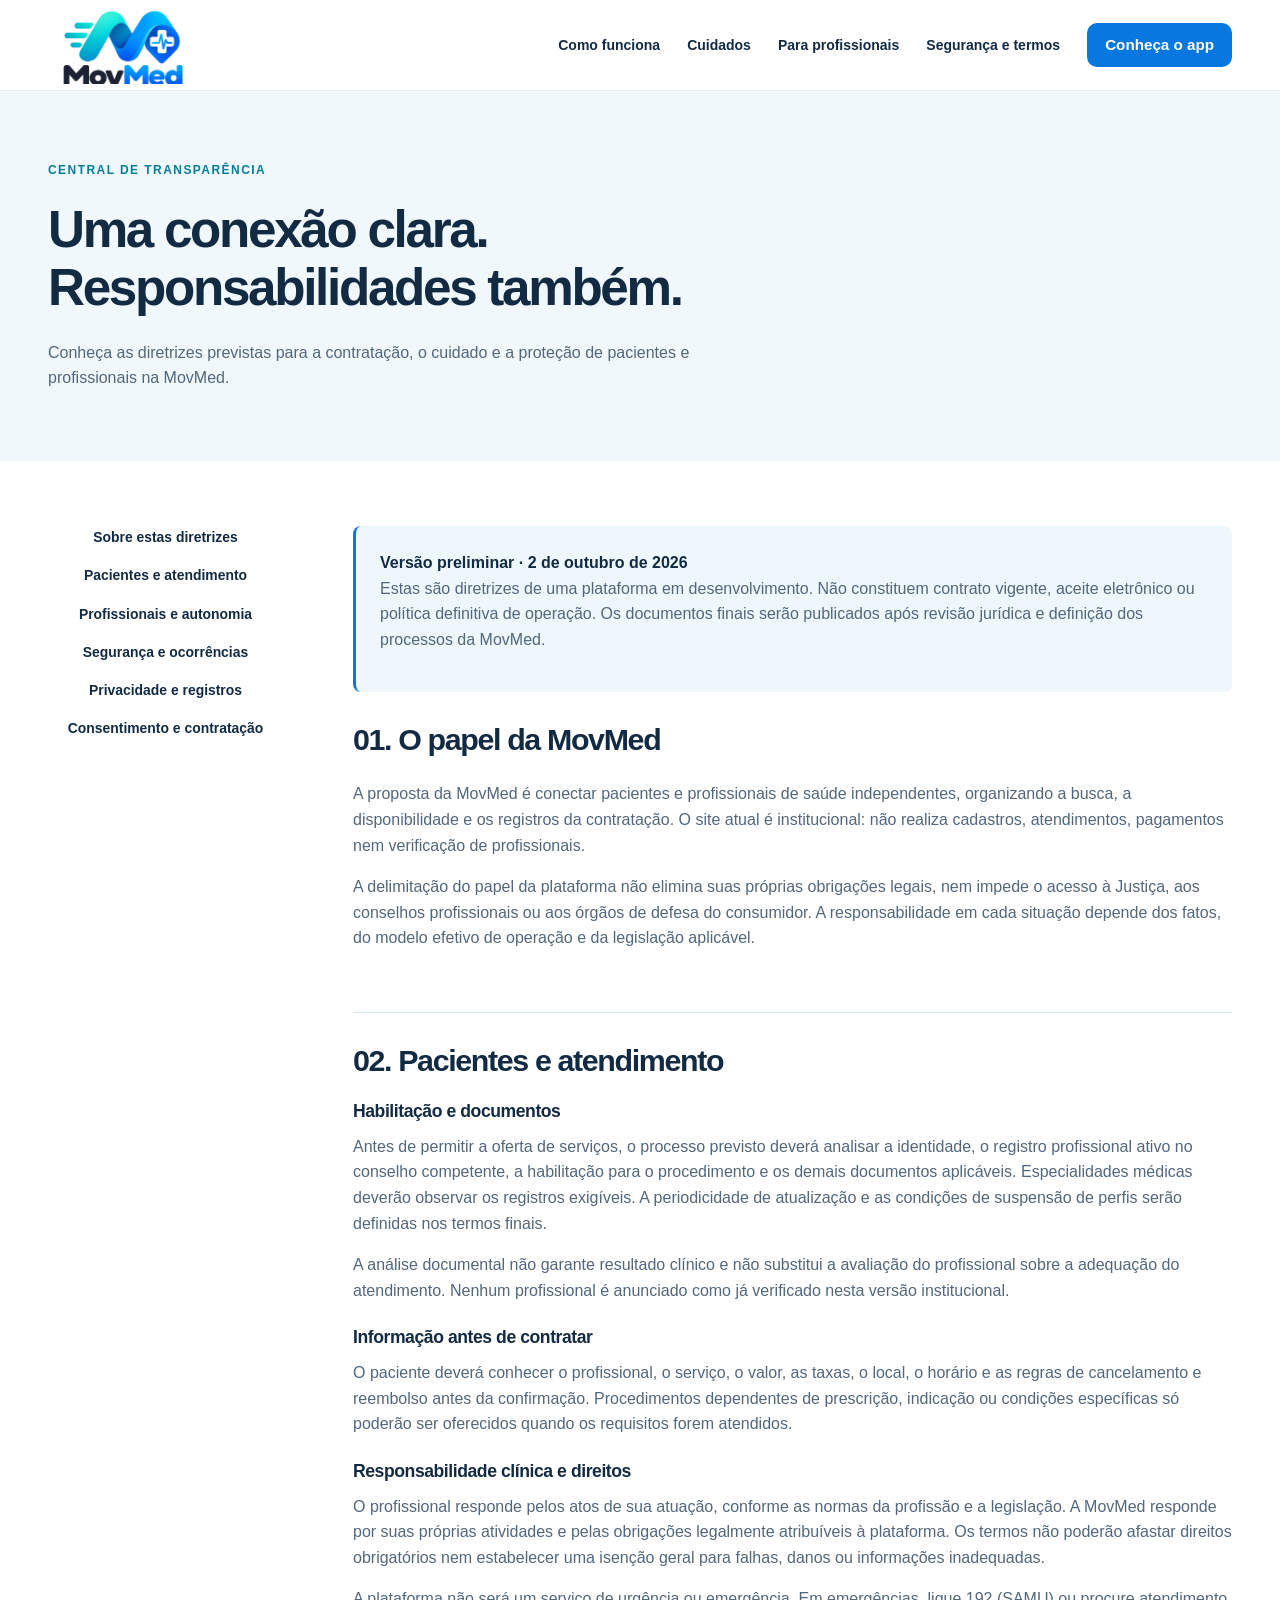
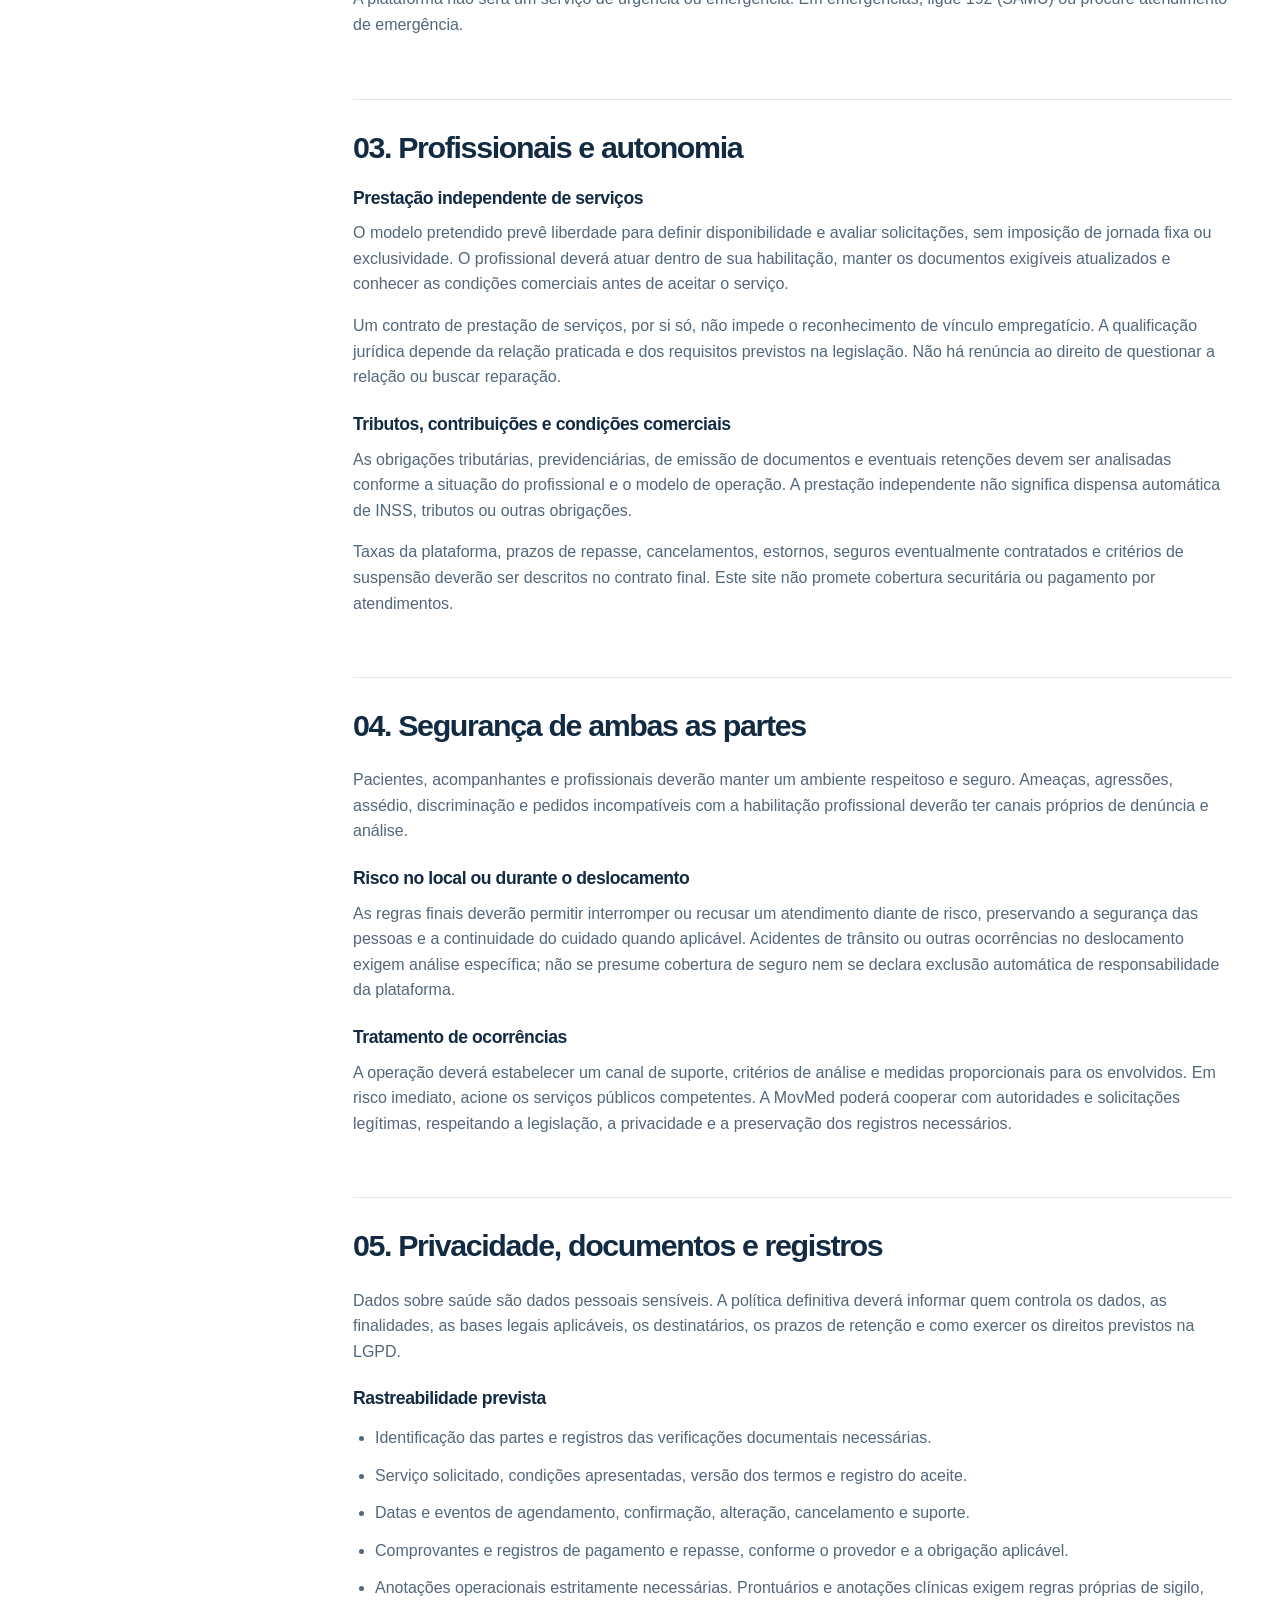
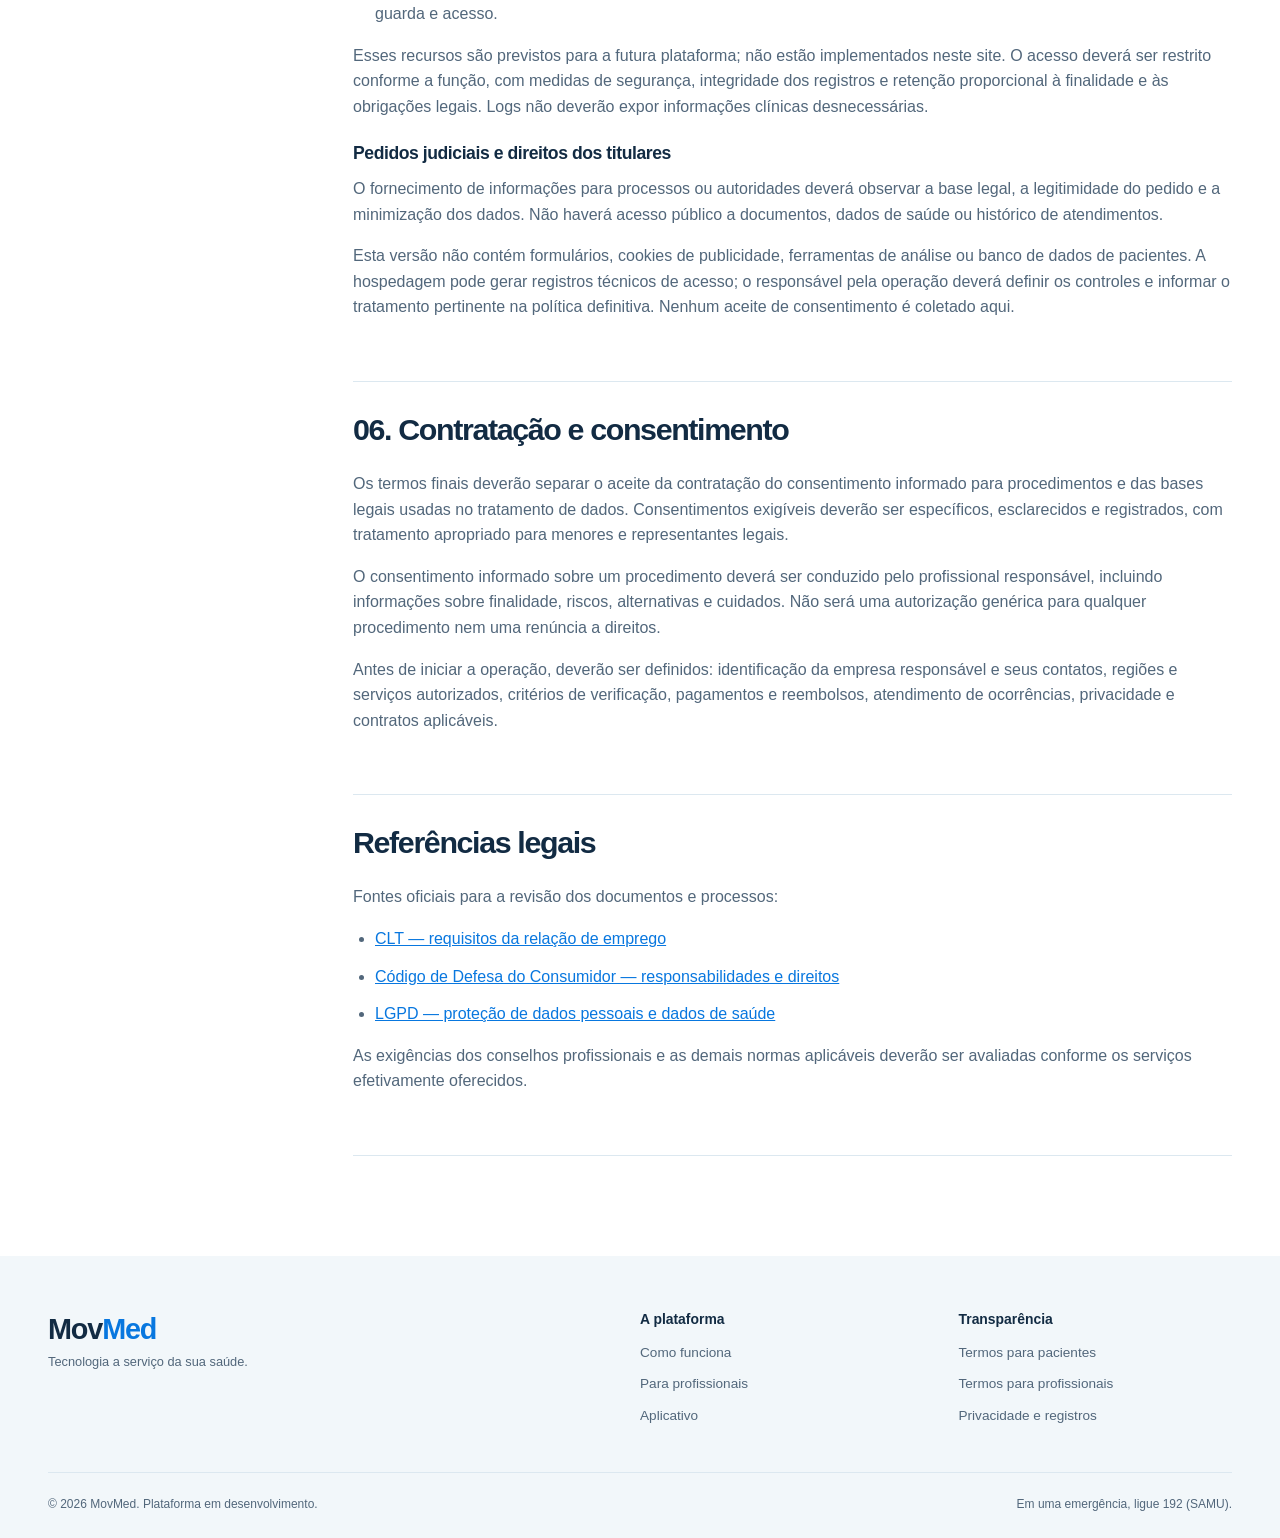
==== public/termos.html @ a7922c34 "first commit" ====
<!DOCTYPE html><html lang="pt-BR"><head><meta charset="UTF-8"><meta name="viewport" content="width=device-width, initial-scale=1"><meta name="theme-color" content="#087de8"><meta name="description" content="Conheça a MovMed: uma plataforma em desenvolvimento para conectar pacientes e profissionais de saúde, com escolha de especialidades, horários e serviços."><title>Segurança e termos — MovMed</title><link rel="icon" href="assets/favicon.svg" type="image/svg+xml"><link rel="stylesheet" href="styles.css"><script src="app.js" defer></script></head><body><a class="skip" href="#conteudo">Pular para o conteúdo</a><header class="header"><div class="container nav"><a class="brand" href="index.html" aria-label="MovMed, início"><img src="assets/logo-movmed.png" alt="MovMed — Tecnologia a serviço da sua saúde"></a><button class="menu-toggle" aria-expanded="false" aria-controls="menu" aria-label="Abrir menu">☰</button><nav id="menu" aria-label="Principal"><a href="index.html#como-funciona">Como funciona</a><a href="index.html#cuidados">Cuidados</a><a href="index.html#profissionais">Para profissionais</a><a href="termos.html">Segurança e termos</a><a class="button small" href="index.html#aplicativo">Conheça o app</a></nav></div></header><main id="conteudo"><section class="legal-hero"><div class="container"><span class="eyebrow">CENTRAL DE TRANSPARÊNCIA</span><h1>Uma conexão clara.<br>Responsabilidades também.</h1><p>Conheça as diretrizes previstas para a contratação, o cuidado e a proteção de pacientes e profissionais na MovMed.</p></div></section><div class="container legal-layout"><nav class="legal-nav" aria-label="Nesta página"><a href="#sobre">Sobre estas diretrizes</a><a href="#pacientes">Pacientes e atendimento</a><a href="#profissionais">Profissionais e autonomia</a><a href="#seguranca">Segurança e ocorrências</a><a href="#privacidade">Privacidade e registros</a><a href="#consentimento">Consentimento e contratação</a></nav><div class="legal-content"><div class="legal-notice"><strong>Versão preliminar · 2 de outubro de 2026</strong><p>Estas são diretrizes de uma plataforma em desenvolvimento. Não constituem contrato vigente, aceite eletrônico ou política definitiva de operação. Os documentos finais serão publicados após revisão jurídica e definição dos processos da MovMed.</p></div>
<section id="sobre"><h2>01. O papel da MovMed</h2><p>A proposta da MovMed é conectar pacientes e profissionais de saúde independentes, organizando a busca, a disponibilidade e os registros da contratação. O site atual é institucional: não realiza cadastros, atendimentos, pagamentos nem verificação de profissionais.</p><p>A delimitação do papel da plataforma não elimina suas próprias obrigações legais, nem impede o acesso à Justiça, aos conselhos profissionais ou aos órgãos de defesa do consumidor. A responsabilidade em cada situação depende dos fatos, do modelo efetivo de operação e da legislação aplicável.</p></section>
<section id="pacientes"><h2>02. Pacientes e atendimento</h2><h3>Habilitação e documentos</h3><p>Antes de permitir a oferta de serviços, o processo previsto deverá analisar a identidade, o registro profissional ativo no conselho competente, a habilitação para o procedimento e os demais documentos aplicáveis. Especialidades médicas deverão observar os registros exigíveis. A periodicidade de atualização e as condições de suspensão de perfis serão definidas nos termos finais.</p><p>A análise documental não garante resultado clínico e não substitui a avaliação do profissional sobre a adequação do atendimento. Nenhum profissional é anunciado como já verificado nesta versão institucional.</p><h3>Informação antes de contratar</h3><p>O paciente deverá conhecer o profissional, o serviço, o valor, as taxas, o local, o horário e as regras de cancelamento e reembolso antes da confirmação. Procedimentos dependentes de prescrição, indicação ou condições específicas só poderão ser oferecidos quando os requisitos forem atendidos.</p><h3>Responsabilidade clínica e direitos</h3><p>O profissional responde pelos atos de sua atuação, conforme as normas da profissão e a legislação. A MovMed responde por suas próprias atividades e pelas obrigações legalmente atribuíveis à plataforma. Os termos não poderão afastar direitos obrigatórios nem estabelecer uma isenção geral para falhas, danos ou informações inadequadas.</p><p>A plataforma não será um serviço de urgência ou emergência. Em emergências, ligue 192 (SAMU) ou procure atendimento de emergência.</p></section>
<section id="profissionais"><h2>03. Profissionais e autonomia</h2><h3>Prestação independente de serviços</h3><p>O modelo pretendido prevê liberdade para definir disponibilidade e avaliar solicitações, sem imposição de jornada fixa ou exclusividade. O profissional deverá atuar dentro de sua habilitação, manter os documentos exigíveis atualizados e conhecer as condições comerciais antes de aceitar o serviço.</p><p>Um contrato de prestação de serviços, por si só, não impede o reconhecimento de vínculo empregatício. A qualificação jurídica depende da relação praticada e dos requisitos previstos na legislação. Não há renúncia ao direito de questionar a relação ou buscar reparação.</p><h3>Tributos, contribuições e condições comerciais</h3><p>As obrigações tributárias, previdenciárias, de emissão de documentos e eventuais retenções devem ser analisadas conforme a situação do profissional e o modelo de operação. A prestação independente não significa dispensa automática de INSS, tributos ou outras obrigações.</p><p>Taxas da plataforma, prazos de repasse, cancelamentos, estornos, seguros eventualmente contratados e critérios de suspensão deverão ser descritos no contrato final. Este site não promete cobertura securitária ou pagamento por atendimentos.</p></section>
<section id="seguranca"><h2>04. Segurança de ambas as partes</h2><p>Pacientes, acompanhantes e profissionais deverão manter um ambiente respeitoso e seguro. Ameaças, agressões, assédio, discriminação e pedidos incompatíveis com a habilitação profissional deverão ter canais próprios de denúncia e análise.</p><h3>Risco no local ou durante o deslocamento</h3><p>As regras finais deverão permitir interromper ou recusar um atendimento diante de risco, preservando a segurança das pessoas e a continuidade do cuidado quando aplicável. Acidentes de trânsito ou outras ocorrências no deslocamento exigem análise específica; não se presume cobertura de seguro nem se declara exclusão automática de responsabilidade da plataforma.</p><h3>Tratamento de ocorrências</h3><p>A operação deverá estabelecer um canal de suporte, critérios de análise e medidas proporcionais para os envolvidos. Em risco imediato, acione os serviços públicos competentes. A MovMed poderá cooperar com autoridades e solicitações legítimas, respeitando a legislação, a privacidade e a preservação dos registros necessários.</p></section>
<section id="privacidade"><h2>05. Privacidade, documentos e registros</h2><p>Dados sobre saúde são dados pessoais sensíveis. A política definitiva deverá informar quem controla os dados, as finalidades, as bases legais aplicáveis, os destinatários, os prazos de retenção e como exercer os direitos previstos na LGPD.</p><h3>Rastreabilidade prevista</h3><ul><li>Identificação das partes e registros das verificações documentais necessárias.</li><li>Serviço solicitado, condições apresentadas, versão dos termos e registro do aceite.</li><li>Datas e eventos de agendamento, confirmação, alteração, cancelamento e suporte.</li><li>Comprovantes e registros de pagamento e repasse, conforme o provedor e a obrigação aplicável.</li><li>Anotações operacionais estritamente necessárias. Prontuários e anotações clínicas exigem regras próprias de sigilo, guarda e acesso.</li></ul><p>Esses recursos são previstos para a futura plataforma; não estão implementados neste site. O acesso deverá ser restrito conforme a função, com medidas de segurança, integridade dos registros e retenção proporcional à finalidade e às obrigações legais. Logs não deverão expor informações clínicas desnecessárias.</p><h3>Pedidos judiciais e direitos dos titulares</h3><p>O fornecimento de informações para processos ou autoridades deverá observar a base legal, a legitimidade do pedido e a minimização dos dados. Não haverá acesso público a documentos, dados de saúde ou histórico de atendimentos.</p><p>Esta versão não contém formulários, cookies de publicidade, ferramentas de análise ou banco de dados de pacientes. A hospedagem pode gerar registros técnicos de acesso; o responsável pela operação deverá definir os controles e informar o tratamento pertinente na política definitiva. Nenhum aceite de consentimento é coletado aqui.</p></section>
<section id="consentimento"><h2>06. Contratação e consentimento</h2><p>Os termos finais deverão separar o aceite da contratação do consentimento informado para procedimentos e das bases legais usadas no tratamento de dados. Consentimentos exigíveis deverão ser específicos, esclarecidos e registrados, com tratamento apropriado para menores e representantes legais.</p><p>O consentimento informado sobre um procedimento deverá ser conduzido pelo profissional responsável, incluindo informações sobre finalidade, riscos, alternativas e cuidados. Não será uma autorização genérica para qualquer procedimento nem uma renúncia a direitos.</p><p>Antes de iniciar a operação, deverão ser definidos: identificação da empresa responsável e seus contatos, regiões e serviços autorizados, critérios de verificação, pagamentos e reembolsos, atendimento de ocorrências, privacidade e contratos aplicáveis.</p></section>
<section class="sources"><h2>Referências legais</h2><p>Fontes oficiais para a revisão dos documentos e processos:</p><ul><li><a href="https://www.planalto.gov.br/ccivil_03/decreto-lei/del5452compilado.htm" target="_blank" rel="noopener noreferrer">CLT — requisitos da relação de emprego</a></li><li><a href="https://www.planalto.gov.br/ccivil_03/leis/l8078compilado.htm" target="_blank" rel="noopener noreferrer">Código de Defesa do Consumidor — responsabilidades e direitos</a></li><li><a href="https://www.planalto.gov.br/ccivil_03/_ato2015-2018/2018/lei/l13709.htm" target="_blank" rel="noopener noreferrer">LGPD — proteção de dados pessoais e dados de saúde</a></li></ul><p>As exigências dos conselhos profissionais e as demais normas aplicáveis deverão ser avaliadas conforme os serviços efetivamente oferecidos.</p></section></div></div></main><footer><div class="container footer-main"><a class="footer-brand" href="index.html">Mov<span>Med</span><small>Tecnologia a serviço da sua saúde.</small></a><div><strong>A plataforma</strong><a href="index.html#como-funciona">Como funciona</a><a href="index.html#profissionais">Para profissionais</a><a href="index.html#aplicativo">Aplicativo</a></div><div><strong>Transparência</strong><a href="termos.html#pacientes">Termos para pacientes</a><a href="termos.html#profissionais">Termos para profissionais</a><a href="termos.html#privacidade">Privacidade e registros</a></div></div><div class="container footer-bottom"><span>© 2026 MovMed. Plataforma em desenvolvimento.</span><span>Em uma emergência, ligue 192 (SAMU).</span></div></footer><dialog id="store-dialog" aria-labelledby="dialog-title"><button class="dialog-close" aria-label="Fechar">×</button><span class="eyebrow">ESTAMOS PREPARANDO TUDO</span><h2 id="dialog-title">Um novo jeito de encontrar cuidado.</h2><p>O aplicativo MovMed ainda está em desenvolvimento. O link de download será disponibilizado aqui após a publicação na loja.</p><button class="button dialog-dismiss">Entendi</button></dialog></body></html>
---- public/styles.css ----
:root {
  --ink: #122b43;
  --muted: #52677b;
  --blue: #0877df;
  --cyan: #03bcbf;
  --line: #dce8f0;
  --pale: #f1f8fc;
}
* { box-sizing: border-box; }
html { scroll-behavior: smooth; scroll-padding-top: 110px; }
body { margin: 0; color: var(--ink); font-family: Inter, 'Segoe UI', Arial, sans-serif; font-size: 16px; line-height: 1.6; background: #fff; }
a { color: inherit; text-decoration: none; }
button { font: inherit; cursor: pointer; }
button, a, summary { -webkit-tap-highlight-color: transparent; }
:focus-visible { outline: 3px solid #008caa; outline-offset: 5px; }
h1, h2, h3, p { margin: 0; }
h1, h2, h3 { line-height: 1.12; letter-spacing: -.045em; }
h1 { font-size: clamp(2.7rem, 4.4vw, 4.5rem); font-weight: 750; }
h2 { font-size: clamp(2rem, 3.1vw, 3rem); font-weight: 730; }
h3 { font-size: 1.3rem; letter-spacing: -.025em; }
em { font-style: normal; color: var(--blue); }
p { color: var(--muted); }
.container { width: min(1200px, calc(100% - 96px)); margin-inline: auto; }
.header { position: sticky; top: 0; z-index: 20; background: #ffffffed; border-bottom: 1px solid #e8eff4; backdrop-filter: blur(18px); }
.nav { height: 90px; display: flex; justify-content: space-between; align-items: center; gap: 24px; }
.brand { width: 146px; height: 78px; display: block; overflow: hidden; }
.brand img { width: 194px; height: auto; margin-left: -22px; margin-top: -13px; }
nav { display: flex; align-items: center; gap: 27px; font-size: .875rem; font-weight: 600; }
nav a:hover, .text-link:hover { color: var(--blue); }
.button { display: inline-flex; align-items: center; justify-content: center; min-height: 54px; padding: 14px 25px; border: 0; border-radius: 10px; background: var(--blue); color: white; font-weight: 650; font-size: .95rem; transition: background .2s, transform .2s; }
.button:hover { background: #075eb4; transform: translateY(-2px); color: white; }
.small { min-height: 44px; padding: 10px 18px; }
.menu-toggle { display: none; border: 0; background: transparent; font-size: 1.5rem; }
.skip { position: fixed; top: -80px; left: 20px; z-index: 100; padding: 12px; background: white; }
.skip:focus { top: 10px; }
.hero { overflow: hidden; background: radial-gradient(ellipse at 88% 47%, #cdeff9 0, #f2fbff 32%, #fff 66%); }
.hero-grid { min-height: 705px; display: grid; grid-template-columns: 1.12fr 1fr; gap: 40px; align-items: center; padding-block: 58px; }
.eyebrow { display: block; font-size: .75rem; letter-spacing: .12em; font-weight: 750; color: #037f98; margin-bottom: 21px; }
.pill { width: fit-content; display: flex; align-items: center; gap: 9px; padding: 7px 12px; background: #e7f7fb; border: 1px solid #d5eef3; border-radius: 30px; letter-spacing: .06em; font-size: .7rem; }
.pill span { width: 6px; height: 6px; border-radius: 50%; background: #00889d; }
.hero-copy h1 { margin-bottom: 25px; }
.hero-copy > p { max-width: 475px; font-size: 1.08rem; line-height: 1.75; }
.hero-actions { display: flex; gap: 25px; align-items: center; flex-wrap: wrap; margin: 32px 0; }
.text-link { font-size: .9rem; font-weight: 650; border-bottom: 1px solid #a8c9de; padding-bottom: 4px; }
.hero-note { display: flex; align-items: center; gap: 12px; font-size: .8rem; color: var(--muted); }
.hero-note small { display: block; font-size: .75rem; margin-top: 3px; }
.mini-cross { color: var(--blue); background: #edf6ff; border: 1px solid #d4e7f5; border-radius: 10px; width: 40px; height: 40px; text-align: center; font-size: 1.6rem; line-height: 38px; }
.hero-visual { position: relative; min-height: 570px; display: grid; place-items: center; }
.orbit { position: absolute; width: 510px; height: 510px; border: 1px solid #c4e6ee; border-radius: 50%; }
.orbit-two { width: 390px; height: 390px; border-style: dashed; transform: rotate(20deg); }
.phone { position: relative; width: 286px; padding: 40px 20px 18px; border: 7px solid #16364a; border-radius: 44px; background: white; box-shadow: 18px 30px 65px #10688925, inset 0 0 0 2px #e6edf1; transform: rotate(5deg); }
.phone-camera { position: absolute; top: 12px; left: 50%; transform: translateX(-50%); background: #16364a; width: 78px; height: 18px; border-radius: 20px; }
.phone-top { display: flex; align-items: center; justify-content: space-between; font-size: 1.1rem; }
.phone-top b span { color: var(--blue); }
.avatar { background: #e4f5fc; color: var(--blue); border-radius: 50%; width: 30px; height: 30px; text-align: center; font-size: .8rem; line-height: 30px; }
.phone-caption { font-size: .57rem; color: #637584; display: block; margin-top: 15px; }
.phone h2 { font-size: 1.48rem; margin-block: 9px 18px; }
.mock-search { border: 1px solid var(--line); background: #f8fafc; border-radius: 9px; padding: 9px; font-size: .7rem; color: var(--muted); }
.mock-search span { font-size: 1.2rem; padding-right: 6px; }
.phone-options { display: flex; justify-content: space-around; margin: 18px 0; }
.phone-options > span { font-size: 1.4rem; color: var(--blue); text-align: center; }
.phone-options small { display: block; color: var(--ink); font-size: .6rem; }
.phone-feature { position: relative; overflow: hidden; padding: 17px 13px; background: linear-gradient(120deg,#0877df,#05bdc9); border-radius: 13px; color: white; }
.tiny-label { font-size: .5rem; font-weight: 650; }
.phone-feature h3 { margin-top: 10px; font-size: 1.2rem; }
.feature-plus { position: absolute; right: 8px; bottom: -26px; font-size: 7rem; color: #ffffff30; }
.mock-result { display: flex; align-items: center; gap: 8px; margin-top: 15px; }
.mock-result strong { font-size: .68rem; display: block; }
.mock-result small { font-size: .55rem; display: block; color: var(--muted); }
.icon { display: grid; place-items: center; width: 40px; height: 40px; flex-shrink: 0; background: #eaf4fc; color: #0874bd; border-radius: 11px; font-size: 1.1rem; }
.mock-result .icon { width: 29px; height: 29px; font-size: .85rem; }
.phone-bottom { display: flex; justify-content: space-around; border-top: 1px solid var(--line); padding-top: 12px; margin-top: 20px; color: #53728b; }
.floating-label { position: absolute; z-index: 2; left: -10px; top: 97px; display: flex; align-items: center; gap: 12px; padding: 14px 18px; background: #fffffff5; box-shadow: 0 10px 40px #1b5b7b14; border: 1px solid #edf5f8; border-radius: 13px; font-size: .83rem; font-weight: 650; }
.floating-label small { font-size: .7rem; font-weight: 400; color: var(--muted); display: block; }
.label-bottom { top: auto; left: auto; right: -12px; bottom: 71px; }
.cyan { background: #e1f8f5; color: #007c80; }
.principles { display: flex; justify-content: space-between; gap: 24px; padding: 27px 0; border-bottom: 1px solid var(--line); font-size: .9rem; color: var(--muted); }
.principles b { font-size: .75rem; color: var(--blue); margin-right: 12px; }
.section { padding-block: 96px; }
.section-heading { display: flex; justify-content: space-between; gap: 40px; align-items: end; margin-bottom: 46px; }
.section-heading > p { max-width: 330px; }
.steps { display: grid; grid-template-columns: repeat(3,1fr); gap: 40px; }
.steps article { position: relative; padding-top: 20px; border-top: 1px solid var(--line); }
.step-number { position: absolute; top: 24px; right: 0; font-size: .8rem; color: #859bad; }
.line-icon { font-size: 2rem; color: var(--blue); margin-bottom: 17px; }
.steps h3, .care-grid h3 { margin-bottom: 14px; }
.steps p, .care-grid p { font-size: .93rem; line-height: 1.75; }
.section-note { margin-top: 28px; font-size: .8rem; }
.care-section { background: var(--pale); padding-block: 86px; }
.care-grid { display: grid; grid-template-columns: repeat(3,1fr); gap: 20px; }
.care-grid article { background: white; border: 1px solid #e0edf4; border-radius: 18px; padding: 31px; }
.care-icon { display: grid; place-items: center; color: var(--blue); background: #eef8fd; width: 50px; height: 50px; border-radius: 14px; font-size: 1.7rem; margin-bottom: 27px; }
.care-tag { display: inline-block; font-size: .72rem; color: #087386; border-top: 1px solid var(--line); width: 100%; margin-top: 25px; padding-top: 17px; }
.care-foot { display: flex; justify-content: space-between; gap: 25px; margin-top: 28px; color: var(--muted); font-size: .82rem; }
.care-foot small { font-size: .75rem; }
.professional-panel { display: grid; grid-template-columns: 1fr 1fr; gap: 90px; align-items: center; }
.professional-panel h2 { margin-bottom: 25px; }
.professional-panel p { margin-bottom: 28px; }
.professional-points article { display: flex; gap: 22px; padding-block: 26px; border-bottom: 1px solid var(--line); }
.professional-points article > span { color: var(--blue); font-size: .8rem; font-weight: 650; }
.professional-points h3 { margin-bottom: 12px; }
.professional-points p { margin: 0; font-size: .9rem; }
.trust { padding-block: 55px 85px; display: grid; grid-template-columns: 1fr 1fr; gap: 90px; }
.trust h2 { margin-bottom: 24px; }
.trust p { margin-bottom: 25px; }
.trust-links { align-self: center; }
.trust-links a { display: flex; align-items: center; gap: 16px; padding-block: 23px; border-bottom: 1px solid var(--line); transition: color .2s; }
.trust-links a:hover { color: var(--blue); }
.trust-links strong { display: block; font-size: 1rem; }
.trust-links small { font-size: .8rem; color: var(--muted); }
.trust-links a > span:last-child { margin-left: auto; }
.app-panel { border-radius: 27px; padding: 65px; background: #102e47; color: white; display: grid; grid-template-columns: 1.25fr 1fr; gap: 50px; overflow: hidden; }
.app-panel .eyebrow { color: #72e8e7; }
.app-panel h2 { margin-bottom: 24px; }
.app-panel p { color: #c0d5e4; max-width: 430px; }
.store-buttons { display: flex; flex-wrap: wrap; gap: 12px; margin-top: 30px; }
.store { background: #071f33; border: 1px solid #5b7182; border-radius: 10px; padding: 9px 18px; color: white; display: flex; align-items: center; gap: 10px; text-align: left; min-height: 62px; }
.store:hover { border-color: #75e4eb; }
.store svg { width: 28px; height: 28px; fill: currentColor; }
.store small { display: block; font-size: .66rem; }
.store strong { display: block; line-height: 1.2; font-size: 1.15rem; }
.app-mark { background: #fff; border-radius: 24px; display: flex; flex-direction: column; justify-content: center; align-items: center; transform: rotate(-4deg); padding: 15px; }
.app-mark img { width: 100%; }
.app-mark span { font-size: .65rem; color: #3f6577; letter-spacing: .12em; margin-bottom: 20px; }
.faq { max-width: 850px; padding-top: 10px; }
.faq h2 { margin-bottom: 32px; }
details { border-bottom: 1px solid var(--line); }
summary { position: relative; cursor: pointer; padding: 22px 35px 22px 0; list-style: none; font-weight: 600; }
summary::-webkit-details-marker { display: none; }
summary::after { content: '+'; position: absolute; right: 3px; font-size: 1.2rem; }
details[open] summary::after { content: '−'; }
details p { padding-bottom: 25px; font-size: .93rem; }
footer { background: #f2f7fa; padding: 50px 0 24px; }
.footer-main { display: grid; grid-template-columns: 2fr 1fr 1fr; gap: 45px; }
.footer-brand { font-size: 1.8rem; font-weight: 800; letter-spacing: -.04em; }
.footer-brand span { color: var(--blue); }
.footer-brand small { display: block; font-size: .8rem; color: var(--muted); font-weight: 400; letter-spacing: 0; }
.footer-main div a { display: block; font-size: .85rem; color: var(--muted); margin-top: 10px; }
.footer-main strong { font-size: .87rem; }
.footer-bottom { display: flex; justify-content: space-between; gap: 25px; font-size: .75rem; color: var(--muted); border-top: 1px solid var(--line); margin-top: 45px; padding-top: 22px; }
dialog { border: 1px solid var(--line); border-radius: 22px; padding: 45px; width: min(520px,calc(100% - 30px)); color: var(--ink); }
dialog::backdrop { background: #08273ab3; backdrop-filter: blur(6px); }
dialog h2 { font-size: 2rem; margin-bottom: 20px; }
dialog p { margin-bottom: 24px; }
.dialog-close { position: absolute; right: 14px; top: 7px; background: none; border: 0; font-size: 1.7rem; color: var(--ink); }
.legal-hero { background: var(--pale); padding: 70px 0; }
.legal-hero h1 { font-size: clamp(2.5rem,4vw,4rem); margin-bottom: 24px; }
.legal-hero p { max-width: 730px; }
.legal-layout { display: grid; grid-template-columns: 235px 1fr; gap: 70px; padding-block: 65px 100px; }
.legal-nav { position: sticky; top: 125px; align-self: start; display: flex; flex-direction: column; gap: 16px; font-size: .87rem; }
.legal-content h2 { font-size: 1.9rem; margin-bottom: 25px; }
.legal-content h3 { font-size: 1.1rem; margin: 25px 0 12px; }
.legal-content section { padding-top: 30px; padding-bottom: 45px; border-bottom: 1px solid var(--line); scroll-margin-top: 110px; }
.legal-content p { margin-bottom: 16px; }
.legal-content ul { color: var(--muted); padding-left: 22px; }
.legal-content li { margin-bottom: 12px; }
.legal-notice { background: #edf7fc; padding: 24px; border-left: 3px solid var(--blue); border-radius: 8px; }
.sources a { color: var(--blue); text-decoration: underline; }
@media (min-width: 1500px) { .hero-grid { min-height: 760px; } }
@media (max-width: 1050px) {
  .container { width: calc(100% - 56px); }
  nav { gap: 16px; font-size: .8rem; }
  .hero-grid { gap: 20px; }
  .floating-label { left: -4px; padding: 10px; font-size: .75rem; }
  .label-bottom { left: auto; right: -5px; }
  .professional-panel, .trust { gap: 45px; }
  .app-panel { padding: 40px; }
}
@media (max-width: 800px) {
  .nav { height: 78px; }
  .menu-toggle { display: block; }
  nav { display: none; position: absolute; top: 78px; left: 0; width: 100%; padding: 22px 28px; background: white; border-bottom: 1px solid var(--line); flex-direction: column; align-items: stretch; font-size: 1rem; }
  nav.open { display: flex; }
  .hero-grid { grid-template-columns: 1fr; padding-top: 48px; gap: 20px; }
  .hero-copy { max-width: 600px; }
  .hero-visual { min-height: 560px; max-width: 500px; width: 100%; margin: auto; }
  .principles { flex-wrap: wrap; justify-content: flex-start; gap: 16px 30px; }
  .section { padding-block: 65px; }
  .section-heading { display: block; }
  .section-heading > p { margin-top: 24px; max-width: 500px; }
  .steps { gap: 22px; }
  .care-grid { grid-template-columns: 1fr; }
  .care-grid article { padding: 25px; }
  .care-icon { margin-bottom: 17px; }
  .care-foot { flex-direction: column; gap: 8px; }
  .professional-panel, .trust { grid-template-columns: 1fr; gap: 25px; }
  .trust { padding-block: 30px; }
  .app-panel { grid-template-columns: 1fr; }
  .app-mark { display: none; }
  .footer-main { grid-template-columns: 1.3fr 1fr 1fr; gap: 20px; }
  .legal-layout { grid-template-columns: 1fr; gap: 20px; }
  .legal-nav { position: static; flex-direction: row; flex-wrap: wrap; padding-bottom: 20px; border-bottom: 1px solid var(--line); }
}
@media (max-width: 540px) {
  .container { width: calc(100% - 40px); }
  h1 { font-size: 2.7rem; }
  .eyebrow { font-size: .68rem; }
  .pill { font-size: .58rem; }
  .hero-copy > p { font-size: 1rem; }
  .hero-actions { gap: 20px; }
  .hero-note { font-size: .75rem; }
  .hero-note small { font-size: .68rem; }
  .hero-visual { min-height: 560px; }
  .orbit { width: 380px; height: 380px; }
  .orbit-two { width: 310px; height: 310px; }
  .floating-label { top: 35px; font-size: .7rem; left: -6px; }
  .floating-label small { font-size: .63rem; }
  .floating-label .icon { width: 30px; height: 30px; }
  .label-bottom { top: auto; bottom: 29px; left: auto; right: -3px; }
  .phone { width: 270px; }
  .steps { grid-template-columns: 1fr; gap: 30px; }
  .steps article { padding-left: 60px; }
  .line-icon { position: absolute; left: 6px; top: 25px; }
  .step-number { top: 17px; }
  .steps h3 { margin-top: 15px; }
  .principles { font-size: .8rem; }
  .app-panel { padding: 30px 23px; border-radius: 20px; }
  .app-panel h2 { font-size: 2rem; }
  .store { padding: 9px 12px; }
  .store strong { font-size: 1rem; }
  .store svg { width: 22px; }
  .trust-links small { font-size: .75rem; }
  .footer-main { grid-template-columns: 1fr 1fr; }
  .footer-brand { grid-column: 1/-1; margin-bottom: 15px; }
  .footer-bottom { flex-direction: column; gap: 10px; }
  dialog { padding: 35px 25px; }
  .legal-hero { padding: 45px 0; }
}
@media (prefers-reduced-motion: reduce) {
  html { scroll-behavior: auto; }
  *, *::before, *::after { transition: none !important; animation: none !important; }
}
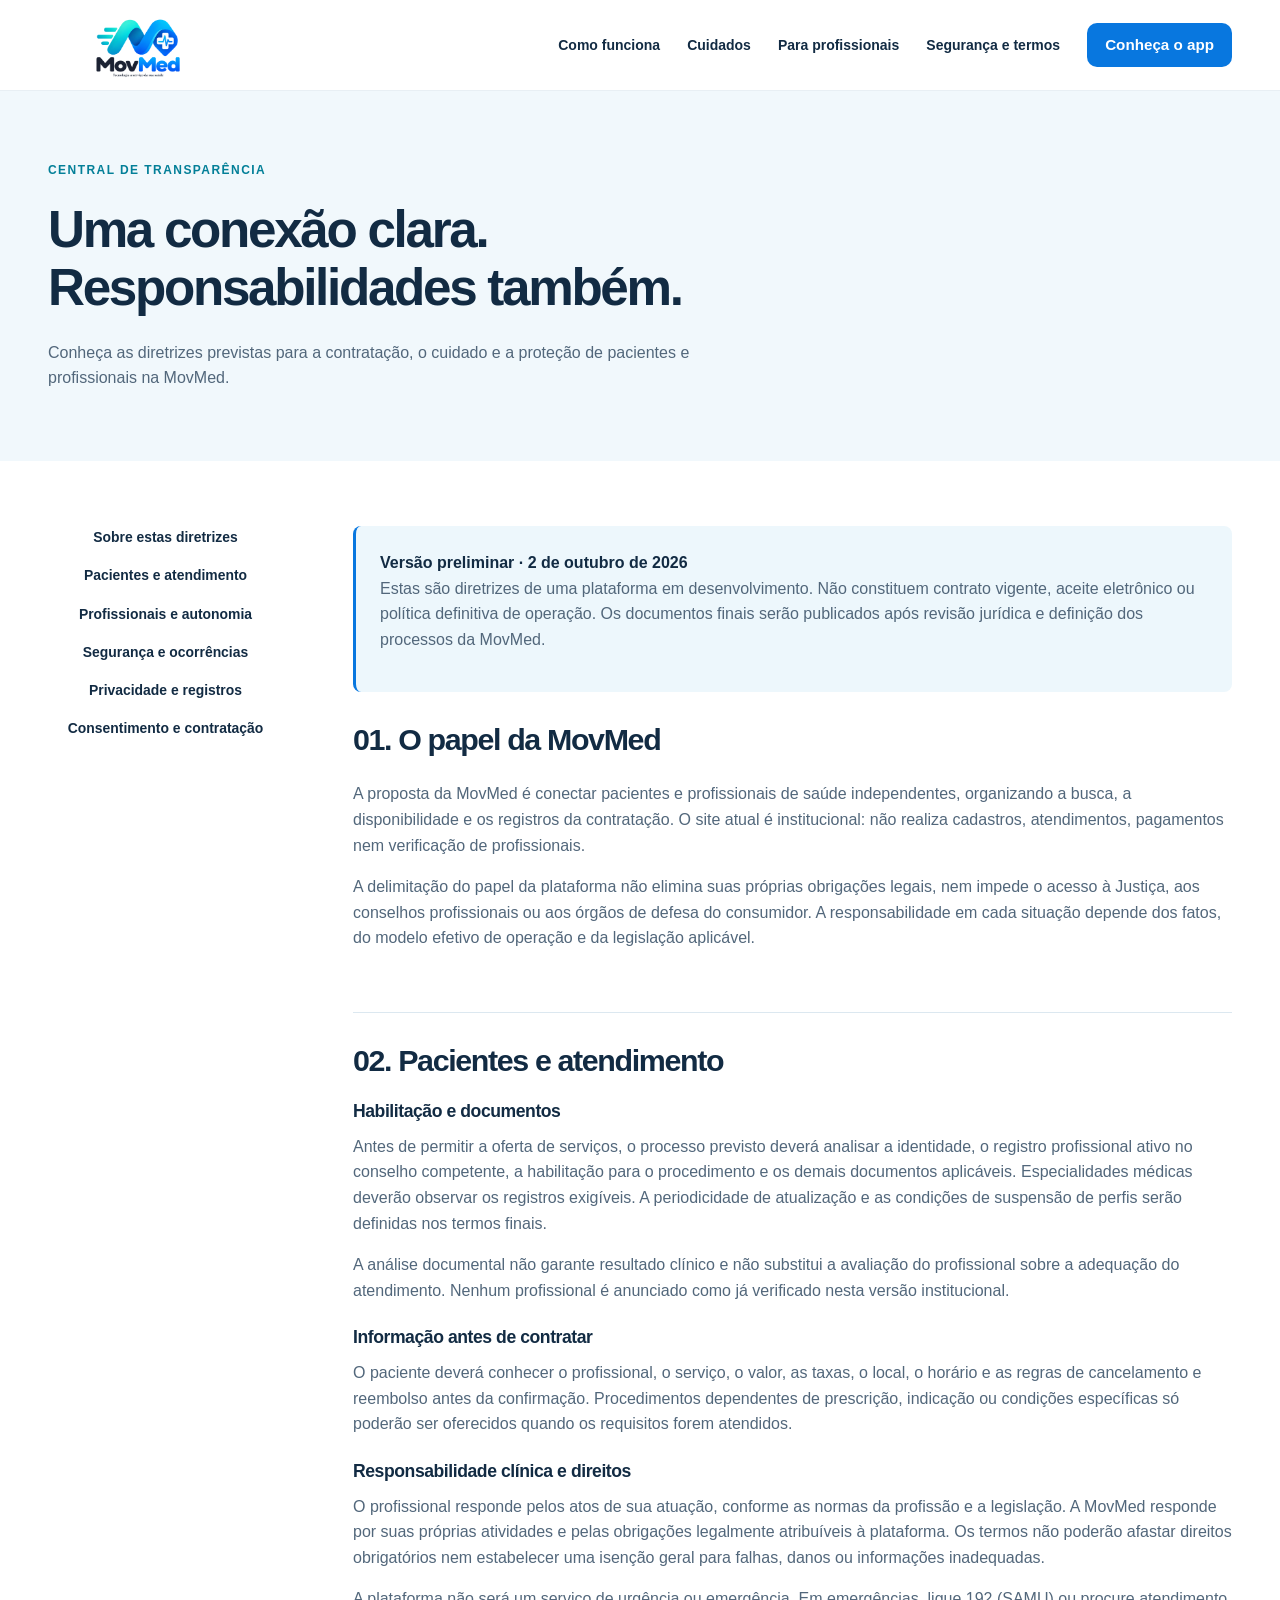
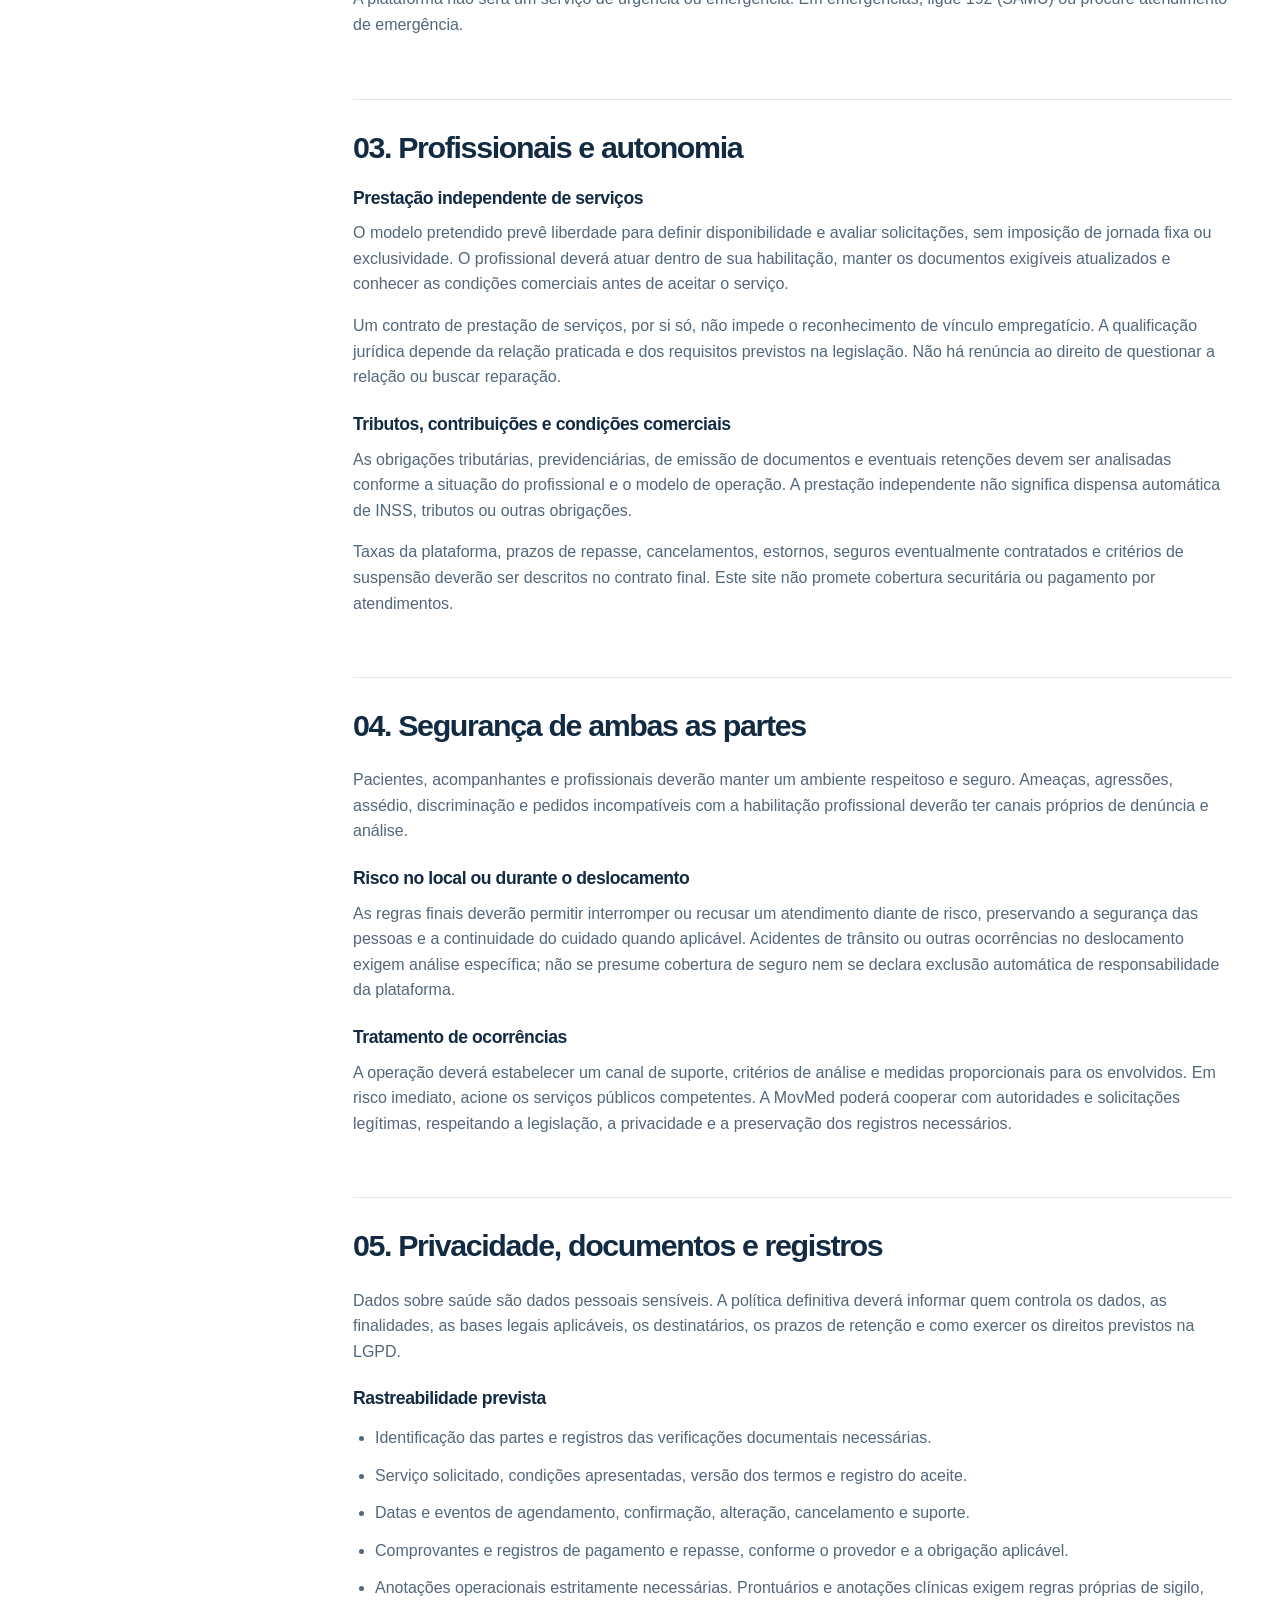
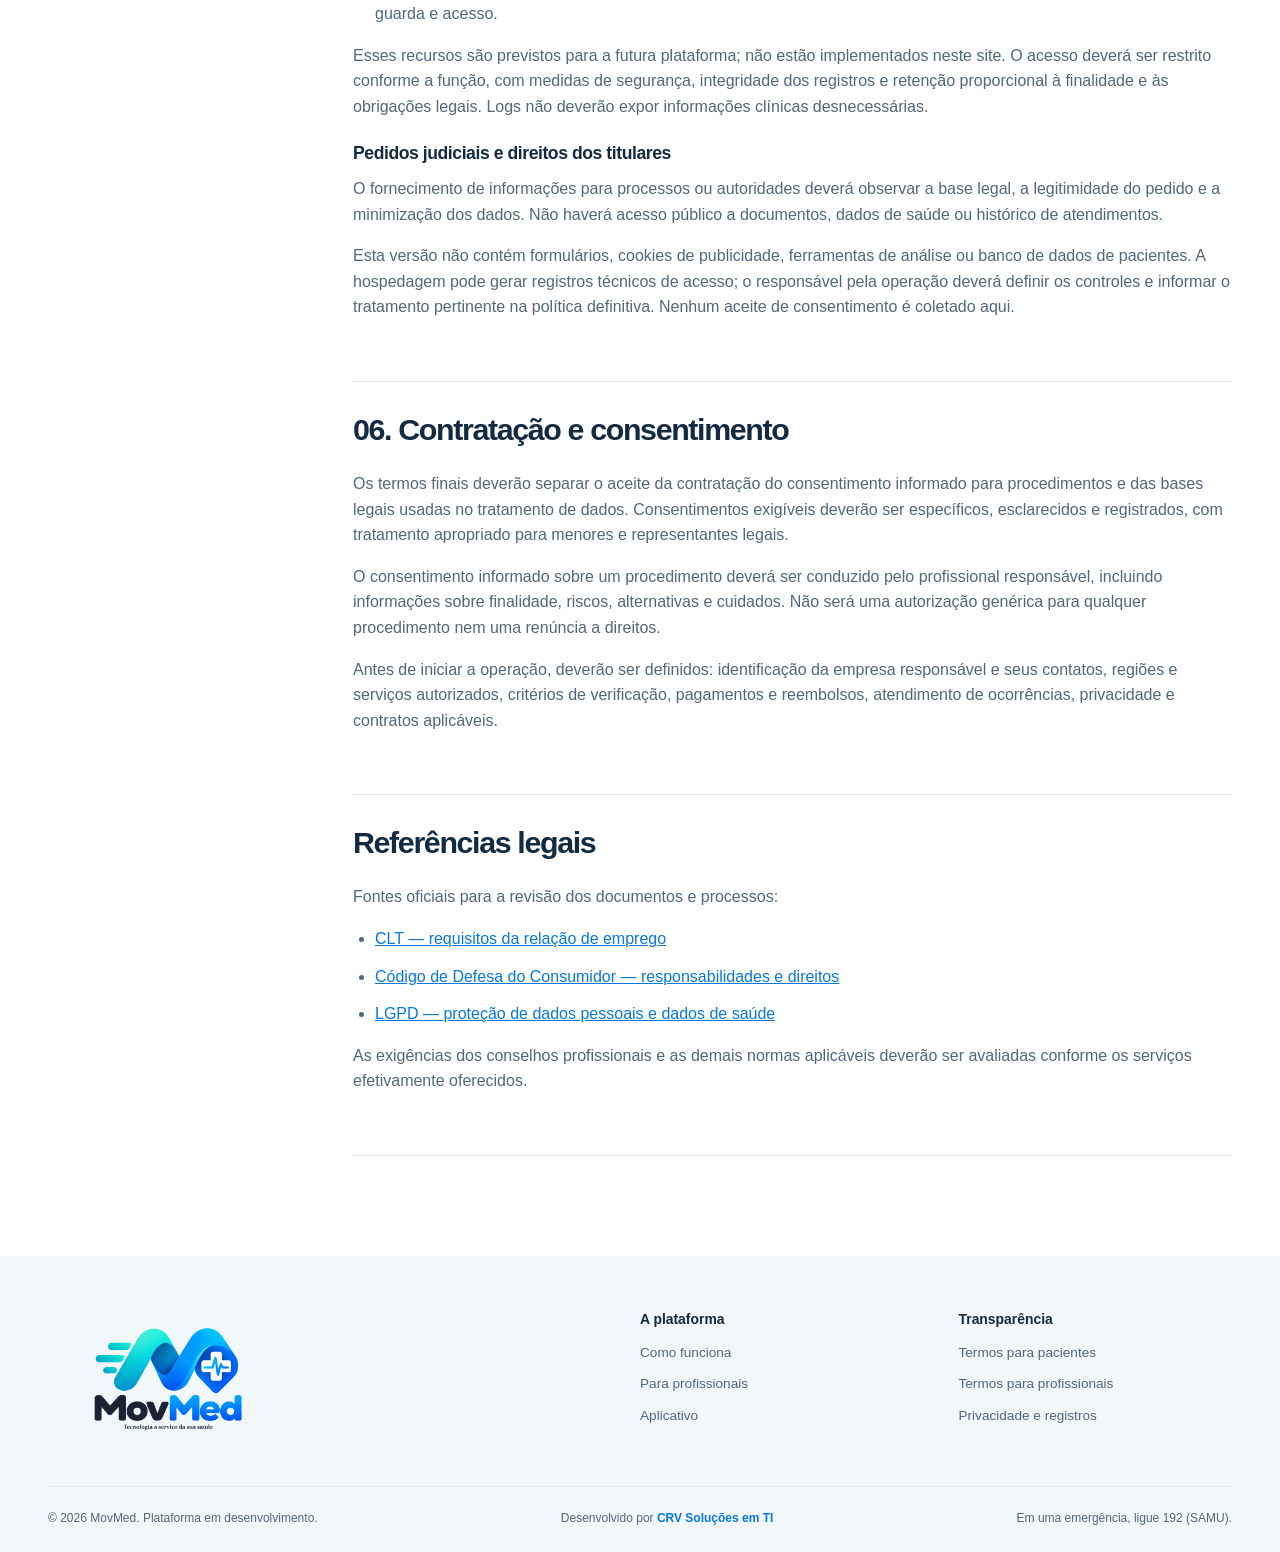
==== commit 744054bb: "update" ====
--- a/public/termos.html
+++ b/public/termos.html
@@ -1,8 +1,353 @@
-<!DOCTYPE html><html lang="pt-BR"><head><meta charset="UTF-8"><meta name="viewport" content="width=device-width, initial-scale=1"><meta name="theme-color" content="#087de8"><meta name="description" content="Conheça a MovMed: uma plataforma em desenvolvimento para conectar pacientes e profissionais de saúde, com escolha de especialidades, horários e serviços."><title>Segurança e termos — MovMed</title><link rel="icon" href="assets/favicon.svg" type="image/svg+xml"><link rel="stylesheet" href="styles.css"><script src="app.js" defer></script></head><body><a class="skip" href="#conteudo">Pular para o conteúdo</a><header class="header"><div class="container nav"><a class="brand" href="index.html" aria-label="MovMed, início"><img src="assets/logo-movmed.png" alt="MovMed — Tecnologia a serviço da sua saúde"></a><button class="menu-toggle" aria-expanded="false" aria-controls="menu" aria-label="Abrir menu">☰</button><nav id="menu" aria-label="Principal"><a href="index.html#como-funciona">Como funciona</a><a href="index.html#cuidados">Cuidados</a><a href="index.html#profissionais">Para profissionais</a><a href="termos.html">Segurança e termos</a><a class="button small" href="index.html#aplicativo">Conheça o app</a></nav></div></header><main id="conteudo"><section class="legal-hero"><div class="container"><span class="eyebrow">CENTRAL DE TRANSPARÊNCIA</span><h1>Uma conexão clara.<br>Responsabilidades também.</h1><p>Conheça as diretrizes previstas para a contratação, o cuidado e a proteção de pacientes e profissionais na MovMed.</p></div></section><div class="container legal-layout"><nav class="legal-nav" aria-label="Nesta página"><a href="#sobre">Sobre estas diretrizes</a><a href="#pacientes">Pacientes e atendimento</a><a href="#profissionais">Profissionais e autonomia</a><a href="#seguranca">Segurança e ocorrências</a><a href="#privacidade">Privacidade e registros</a><a href="#consentimento">Consentimento e contratação</a></nav><div class="legal-content"><div class="legal-notice"><strong>Versão preliminar · 2 de outubro de 2026</strong><p>Estas são diretrizes de uma plataforma em desenvolvimento. Não constituem contrato vigente, aceite eletrônico ou política definitiva de operação. Os documentos finais serão publicados após revisão jurídica e definição dos processos da MovMed.</p></div>
-<section id="sobre"><h2>01. O papel da MovMed</h2><p>A proposta da MovMed é conectar pacientes e profissionais de saúde independentes, organizando a busca, a disponibilidade e os registros da contratação. O site atual é institucional: não realiza cadastros, atendimentos, pagamentos nem verificação de profissionais.</p><p>A delimitação do papel da plataforma não elimina suas próprias obrigações legais, nem impede o acesso à Justiça, aos conselhos profissionais ou aos órgãos de defesa do consumidor. A responsabilidade em cada situação depende dos fatos, do modelo efetivo de operação e da legislação aplicável.</p></section>
-<section id="pacientes"><h2>02. Pacientes e atendimento</h2><h3>Habilitação e documentos</h3><p>Antes de permitir a oferta de serviços, o processo previsto deverá analisar a identidade, o registro profissional ativo no conselho competente, a habilitação para o procedimento e os demais documentos aplicáveis. Especialidades médicas deverão observar os registros exigíveis. A periodicidade de atualização e as condições de suspensão de perfis serão definidas nos termos finais.</p><p>A análise documental não garante resultado clínico e não substitui a avaliação do profissional sobre a adequação do atendimento. Nenhum profissional é anunciado como já verificado nesta versão institucional.</p><h3>Informação antes de contratar</h3><p>O paciente deverá conhecer o profissional, o serviço, o valor, as taxas, o local, o horário e as regras de cancelamento e reembolso antes da confirmação. Procedimentos dependentes de prescrição, indicação ou condições específicas só poderão ser oferecidos quando os requisitos forem atendidos.</p><h3>Responsabilidade clínica e direitos</h3><p>O profissional responde pelos atos de sua atuação, conforme as normas da profissão e a legislação. A MovMed responde por suas próprias atividades e pelas obrigações legalmente atribuíveis à plataforma. Os termos não poderão afastar direitos obrigatórios nem estabelecer uma isenção geral para falhas, danos ou informações inadequadas.</p><p>A plataforma não será um serviço de urgência ou emergência. Em emergências, ligue 192 (SAMU) ou procure atendimento de emergência.</p></section>
-<section id="profissionais"><h2>03. Profissionais e autonomia</h2><h3>Prestação independente de serviços</h3><p>O modelo pretendido prevê liberdade para definir disponibilidade e avaliar solicitações, sem imposição de jornada fixa ou exclusividade. O profissional deverá atuar dentro de sua habilitação, manter os documentos exigíveis atualizados e conhecer as condições comerciais antes de aceitar o serviço.</p><p>Um contrato de prestação de serviços, por si só, não impede o reconhecimento de vínculo empregatício. A qualificação jurídica depende da relação praticada e dos requisitos previstos na legislação. Não há renúncia ao direito de questionar a relação ou buscar reparação.</p><h3>Tributos, contribuições e condições comerciais</h3><p>As obrigações tributárias, previdenciárias, de emissão de documentos e eventuais retenções devem ser analisadas conforme a situação do profissional e o modelo de operação. A prestação independente não significa dispensa automática de INSS, tributos ou outras obrigações.</p><p>Taxas da plataforma, prazos de repasse, cancelamentos, estornos, seguros eventualmente contratados e critérios de suspensão deverão ser descritos no contrato final. Este site não promete cobertura securitária ou pagamento por atendimentos.</p></section>
-<section id="seguranca"><h2>04. Segurança de ambas as partes</h2><p>Pacientes, acompanhantes e profissionais deverão manter um ambiente respeitoso e seguro. Ameaças, agressões, assédio, discriminação e pedidos incompatíveis com a habilitação profissional deverão ter canais próprios de denúncia e análise.</p><h3>Risco no local ou durante o deslocamento</h3><p>As regras finais deverão permitir interromper ou recusar um atendimento diante de risco, preservando a segurança das pessoas e a continuidade do cuidado quando aplicável. Acidentes de trânsito ou outras ocorrências no deslocamento exigem análise específica; não se presume cobertura de seguro nem se declara exclusão automática de responsabilidade da plataforma.</p><h3>Tratamento de ocorrências</h3><p>A operação deverá estabelecer um canal de suporte, critérios de análise e medidas proporcionais para os envolvidos. Em risco imediato, acione os serviços públicos competentes. A MovMed poderá cooperar com autoridades e solicitações legítimas, respeitando a legislação, a privacidade e a preservação dos registros necessários.</p></section>
-<section id="privacidade"><h2>05. Privacidade, documentos e registros</h2><p>Dados sobre saúde são dados pessoais sensíveis. A política definitiva deverá informar quem controla os dados, as finalidades, as bases legais aplicáveis, os destinatários, os prazos de retenção e como exercer os direitos previstos na LGPD.</p><h3>Rastreabilidade prevista</h3><ul><li>Identificação das partes e registros das verificações documentais necessárias.</li><li>Serviço solicitado, condições apresentadas, versão dos termos e registro do aceite.</li><li>Datas e eventos de agendamento, confirmação, alteração, cancelamento e suporte.</li><li>Comprovantes e registros de pagamento e repasse, conforme o provedor e a obrigação aplicável.</li><li>Anotações operacionais estritamente necessárias. Prontuários e anotações clínicas exigem regras próprias de sigilo, guarda e acesso.</li></ul><p>Esses recursos são previstos para a futura plataforma; não estão implementados neste site. O acesso deverá ser restrito conforme a função, com medidas de segurança, integridade dos registros e retenção proporcional à finalidade e às obrigações legais. Logs não deverão expor informações clínicas desnecessárias.</p><h3>Pedidos judiciais e direitos dos titulares</h3><p>O fornecimento de informações para processos ou autoridades deverá observar a base legal, a legitimidade do pedido e a minimização dos dados. Não haverá acesso público a documentos, dados de saúde ou histórico de atendimentos.</p><p>Esta versão não contém formulários, cookies de publicidade, ferramentas de análise ou banco de dados de pacientes. A hospedagem pode gerar registros técnicos de acesso; o responsável pela operação deverá definir os controles e informar o tratamento pertinente na política definitiva. Nenhum aceite de consentimento é coletado aqui.</p></section>
-<section id="consentimento"><h2>06. Contratação e consentimento</h2><p>Os termos finais deverão separar o aceite da contratação do consentimento informado para procedimentos e das bases legais usadas no tratamento de dados. Consentimentos exigíveis deverão ser específicos, esclarecidos e registrados, com tratamento apropriado para menores e representantes legais.</p><p>O consentimento informado sobre um procedimento deverá ser conduzido pelo profissional responsável, incluindo informações sobre finalidade, riscos, alternativas e cuidados. Não será uma autorização genérica para qualquer procedimento nem uma renúncia a direitos.</p><p>Antes de iniciar a operação, deverão ser definidos: identificação da empresa responsável e seus contatos, regiões e serviços autorizados, critérios de verificação, pagamentos e reembolsos, atendimento de ocorrências, privacidade e contratos aplicáveis.</p></section>
-<section class="sources"><h2>Referências legais</h2><p>Fontes oficiais para a revisão dos documentos e processos:</p><ul><li><a href="https://www.planalto.gov.br/ccivil_03/decreto-lei/del5452compilado.htm" target="_blank" rel="noopener noreferrer">CLT — requisitos da relação de emprego</a></li><li><a href="https://www.planalto.gov.br/ccivil_03/leis/l8078compilado.htm" target="_blank" rel="noopener noreferrer">Código de Defesa do Consumidor — responsabilidades e direitos</a></li><li><a href="https://www.planalto.gov.br/ccivil_03/_ato2015-2018/2018/lei/l13709.htm" target="_blank" rel="noopener noreferrer">LGPD — proteção de dados pessoais e dados de saúde</a></li></ul><p>As exigências dos conselhos profissionais e as demais normas aplicáveis deverão ser avaliadas conforme os serviços efetivamente oferecidos.</p></section></div></div></main><footer><div class="container footer-main"><a class="footer-brand" href="index.html">Mov<span>Med</span><small>Tecnologia a serviço da sua saúde.</small></a><div><strong>A plataforma</strong><a href="index.html#como-funciona">Como funciona</a><a href="index.html#profissionais">Para profissionais</a><a href="index.html#aplicativo">Aplicativo</a></div><div><strong>Transparência</strong><a href="termos.html#pacientes">Termos para pacientes</a><a href="termos.html#profissionais">Termos para profissionais</a><a href="termos.html#privacidade">Privacidade e registros</a></div></div><div class="container footer-bottom"><span>© 2026 MovMed. Plataforma em desenvolvimento.</span><span>Em uma emergência, ligue 192 (SAMU).</span></div></footer><dialog id="store-dialog" aria-labelledby="dialog-title"><button class="dialog-close" aria-label="Fechar">×</button><span class="eyebrow">ESTAMOS PREPARANDO TUDO</span><h2 id="dialog-title">Um novo jeito de encontrar cuidado.</h2><p>O aplicativo MovMed ainda está em desenvolvimento. O link de download será disponibilizado aqui após a publicação na loja.</p><button class="button dialog-dismiss">Entendi</button></dialog></body></html>+<!doctype html>
+<html lang="pt-BR">
+  <head>
+    <meta charset="UTF-8" />
+    <meta name="viewport" content="width=device-width, initial-scale=1" />
+    <meta name="theme-color" content="#087de8" />
+    <meta
+      name="description"
+      content="Conheça a MovMed: uma plataforma em desenvolvimento para conectar pacientes e profissionais de saúde, com escolha de especialidades, horários e serviços."
+    />
+    <title>Segurança e termos — MovMed</title>
+    <link rel="icon" href="assets/favicon.svg" type="image/svg+xml" />
+    <link rel="stylesheet" href="styles.css" />
+    <script src="app.js" defer></script>
+  </head>
+  <body>
+    <a class="skip" href="#conteudo">Pular para o conteúdo</a>
+    <header class="header">
+      <div class="container nav">
+        <a class="brand" href="index.html" aria-label="MovMed, início"
+          ><img
+            src="assets/logo-movmed.png"
+            alt="MovMed — Tecnologia a serviço da sua saúde" /></a
+        ><button
+          class="menu-toggle"
+          aria-expanded="false"
+          aria-controls="menu"
+          aria-label="Abrir menu"
+        >
+          ☰
+        </button>
+        <nav id="menu" aria-label="Principal">
+          <a href="index.html#como-funciona">Como funciona</a
+          ><a href="index.html#cuidados">Cuidados</a
+          ><a href="index.html#profissionais">Para profissionais</a
+          ><a href="termos.html">Segurança e termos</a
+          ><a class="button small" href="index.html#aplicativo"
+            >Conheça o app</a
+          >
+        </nav>
+      </div>
+    </header>
+    <main id="conteudo">
+      <section class="legal-hero">
+        <div class="container">
+          <span class="eyebrow">CENTRAL DE TRANSPARÊNCIA</span>
+          <h1>Uma conexão clara.<br />Responsabilidades também.</h1>
+          <p>
+            Conheça as diretrizes previstas para a contratação, o cuidado e a
+            proteção de pacientes e profissionais na MovMed.
+          </p>
+        </div>
+      </section>
+      <div class="container legal-layout">
+        <nav class="legal-nav" aria-label="Nesta página">
+          <a href="#sobre">Sobre estas diretrizes</a
+          ><a href="#pacientes">Pacientes e atendimento</a
+          ><a href="#profissionais">Profissionais e autonomia</a
+          ><a href="#seguranca">Segurança e ocorrências</a
+          ><a href="#privacidade">Privacidade e registros</a
+          ><a href="#consentimento">Consentimento e contratação</a>
+        </nav>
+        <div class="legal-content">
+          <div class="legal-notice">
+            <strong>Versão preliminar · 2 de outubro de 2026</strong>
+            <p>
+              Estas são diretrizes de uma plataforma em desenvolvimento. Não
+              constituem contrato vigente, aceite eletrônico ou política
+              definitiva de operação. Os documentos finais serão publicados após
+              revisão jurídica e definição dos processos da MovMed.
+            </p>
+          </div>
+          <section id="sobre">
+            <h2>01. O papel da MovMed</h2>
+            <p>
+              A proposta da MovMed é conectar pacientes e profissionais de saúde
+              independentes, organizando a busca, a disponibilidade e os
+              registros da contratação. O site atual é institucional: não
+              realiza cadastros, atendimentos, pagamentos nem verificação de
+              profissionais.
+            </p>
+            <p>
+              A delimitação do papel da plataforma não elimina suas próprias
+              obrigações legais, nem impede o acesso à Justiça, aos conselhos
+              profissionais ou aos órgãos de defesa do consumidor. A
+              responsabilidade em cada situação depende dos fatos, do modelo
+              efetivo de operação e da legislação aplicável.
+            </p>
+          </section>
+          <section id="pacientes">
+            <h2>02. Pacientes e atendimento</h2>
+            <h3>Habilitação e documentos</h3>
+            <p>
+              Antes de permitir a oferta de serviços, o processo previsto deverá
+              analisar a identidade, o registro profissional ativo no conselho
+              competente, a habilitação para o procedimento e os demais
+              documentos aplicáveis. Especialidades médicas deverão observar os
+              registros exigíveis. A periodicidade de atualização e as condições
+              de suspensão de perfis serão definidas nos termos finais.
+            </p>
+            <p>
+              A análise documental não garante resultado clínico e não substitui
+              a avaliação do profissional sobre a adequação do atendimento.
+              Nenhum profissional é anunciado como já verificado nesta versão
+              institucional.
+            </p>
+            <h3>Informação antes de contratar</h3>
+            <p>
+              O paciente deverá conhecer o profissional, o serviço, o valor, as
+              taxas, o local, o horário e as regras de cancelamento e reembolso
+              antes da confirmação. Procedimentos dependentes de prescrição,
+              indicação ou condições específicas só poderão ser oferecidos
+              quando os requisitos forem atendidos.
+            </p>
+            <h3>Responsabilidade clínica e direitos</h3>
+            <p>
+              O profissional responde pelos atos de sua atuação, conforme as
+              normas da profissão e a legislação. A MovMed responde por suas
+              próprias atividades e pelas obrigações legalmente atribuíveis à
+              plataforma. Os termos não poderão afastar direitos obrigatórios
+              nem estabelecer uma isenção geral para falhas, danos ou
+              informações inadequadas.
+            </p>
+            <p>
+              A plataforma não será um serviço de urgência ou emergência. Em
+              emergências, ligue 192 (SAMU) ou procure atendimento de
+              emergência.
+            </p>
+          </section>
+          <section id="profissionais">
+            <h2>03. Profissionais e autonomia</h2>
+            <h3>Prestação independente de serviços</h3>
+            <p>
+              O modelo pretendido prevê liberdade para definir disponibilidade e
+              avaliar solicitações, sem imposição de jornada fixa ou
+              exclusividade. O profissional deverá atuar dentro de sua
+              habilitação, manter os documentos exigíveis atualizados e conhecer
+              as condições comerciais antes de aceitar o serviço.
+            </p>
+            <p>
+              Um contrato de prestação de serviços, por si só, não impede o
+              reconhecimento de vínculo empregatício. A qualificação jurídica
+              depende da relação praticada e dos requisitos previstos na
+              legislação. Não há renúncia ao direito de questionar a relação ou
+              buscar reparação.
+            </p>
+            <h3>Tributos, contribuições e condições comerciais</h3>
+            <p>
+              As obrigações tributárias, previdenciárias, de emissão de
+              documentos e eventuais retenções devem ser analisadas conforme a
+              situação do profissional e o modelo de operação. A prestação
+              independente não significa dispensa automática de INSS, tributos
+              ou outras obrigações.
+            </p>
+            <p>
+              Taxas da plataforma, prazos de repasse, cancelamentos, estornos,
+              seguros eventualmente contratados e critérios de suspensão deverão
+              ser descritos no contrato final. Este site não promete cobertura
+              securitária ou pagamento por atendimentos.
+            </p>
+          </section>
+          <section id="seguranca">
+            <h2>04. Segurança de ambas as partes</h2>
+            <p>
+              Pacientes, acompanhantes e profissionais deverão manter um
+              ambiente respeitoso e seguro. Ameaças, agressões, assédio,
+              discriminação e pedidos incompatíveis com a habilitação
+              profissional deverão ter canais próprios de denúncia e análise.
+            </p>
+            <h3>Risco no local ou durante o deslocamento</h3>
+            <p>
+              As regras finais deverão permitir interromper ou recusar um
+              atendimento diante de risco, preservando a segurança das pessoas e
+              a continuidade do cuidado quando aplicável. Acidentes de trânsito
+              ou outras ocorrências no deslocamento exigem análise específica;
+              não se presume cobertura de seguro nem se declara exclusão
+              automática de responsabilidade da plataforma.
+            </p>
+            <h3>Tratamento de ocorrências</h3>
+            <p>
+              A operação deverá estabelecer um canal de suporte, critérios de
+              análise e medidas proporcionais para os envolvidos. Em risco
+              imediato, acione os serviços públicos competentes. A MovMed poderá
+              cooperar com autoridades e solicitações legítimas, respeitando a
+              legislação, a privacidade e a preservação dos registros
+              necessários.
+            </p>
+          </section>
+          <section id="privacidade">
+            <h2>05. Privacidade, documentos e registros</h2>
+            <p>
+              Dados sobre saúde são dados pessoais sensíveis. A política
+              definitiva deverá informar quem controla os dados, as finalidades,
+              as bases legais aplicáveis, os destinatários, os prazos de
+              retenção e como exercer os direitos previstos na LGPD.
+            </p>
+            <h3>Rastreabilidade prevista</h3>
+            <ul>
+              <li>
+                Identificação das partes e registros das verificações
+                documentais necessárias.
+              </li>
+              <li>
+                Serviço solicitado, condições apresentadas, versão dos termos e
+                registro do aceite.
+              </li>
+              <li>
+                Datas e eventos de agendamento, confirmação, alteração,
+                cancelamento e suporte.
+              </li>
+              <li>
+                Comprovantes e registros de pagamento e repasse, conforme o
+                provedor e a obrigação aplicável.
+              </li>
+              <li>
+                Anotações operacionais estritamente necessárias. Prontuários e
+                anotações clínicas exigem regras próprias de sigilo, guarda e
+                acesso.
+              </li>
+            </ul>
+            <p>
+              Esses recursos são previstos para a futura plataforma; não estão
+              implementados neste site. O acesso deverá ser restrito conforme a
+              função, com medidas de segurança, integridade dos registros e
+              retenção proporcional à finalidade e às obrigações legais. Logs
+              não deverão expor informações clínicas desnecessárias.
+            </p>
+            <h3>Pedidos judiciais e direitos dos titulares</h3>
+            <p>
+              O fornecimento de informações para processos ou autoridades deverá
+              observar a base legal, a legitimidade do pedido e a minimização
+              dos dados. Não haverá acesso público a documentos, dados de saúde
+              ou histórico de atendimentos.
+            </p>
+            <p>
+              Esta versão não contém formulários, cookies de publicidade,
+              ferramentas de análise ou banco de dados de pacientes. A
+              hospedagem pode gerar registros técnicos de acesso; o responsável
+              pela operação deverá definir os controles e informar o tratamento
+              pertinente na política definitiva. Nenhum aceite de consentimento
+              é coletado aqui.
+            </p>
+          </section>
+          <section id="consentimento">
+            <h2>06. Contratação e consentimento</h2>
+            <p>
+              Os termos finais deverão separar o aceite da contratação do
+              consentimento informado para procedimentos e das bases legais
+              usadas no tratamento de dados. Consentimentos exigíveis deverão
+              ser específicos, esclarecidos e registrados, com tratamento
+              apropriado para menores e representantes legais.
+            </p>
+            <p>
+              O consentimento informado sobre um procedimento deverá ser
+              conduzido pelo profissional responsável, incluindo informações
+              sobre finalidade, riscos, alternativas e cuidados. Não será uma
+              autorização genérica para qualquer procedimento nem uma renúncia a
+              direitos.
+            </p>
+            <p>
+              Antes de iniciar a operação, deverão ser definidos: identificação
+              da empresa responsável e seus contatos, regiões e serviços
+              autorizados, critérios de verificação, pagamentos e reembolsos,
+              atendimento de ocorrências, privacidade e contratos aplicáveis.
+            </p>
+          </section>
+          <section class="sources">
+            <h2>Referências legais</h2>
+            <p>Fontes oficiais para a revisão dos documentos e processos:</p>
+            <ul>
+              <li>
+                <a
+                  href="https://www.planalto.gov.br/ccivil_03/decreto-lei/del5452compilado.htm"
+                  target="_blank"
+                  rel="noopener noreferrer"
+                  >CLT — requisitos da relação de emprego</a
+                >
+              </li>
+              <li>
+                <a
+                  href="https://www.planalto.gov.br/ccivil_03/leis/l8078compilado.htm"
+                  target="_blank"
+                  rel="noopener noreferrer"
+                  >Código de Defesa do Consumidor — responsabilidades e
+                  direitos</a
+                >
+              </li>
+              <li>
+                <a
+                  href="https://www.planalto.gov.br/ccivil_03/_ato2015-2018/2018/lei/l13709.htm"
+                  target="_blank"
+                  rel="noopener noreferrer"
+                  >LGPD — proteção de dados pessoais e dados de saúde</a
+                >
+              </li>
+            </ul>
+            <p>
+              As exigências dos conselhos profissionais e as demais normas
+              aplicáveis deverão ser avaliadas conforme os serviços efetivamente
+              oferecidos.
+            </p>
+          </section>
+        </div>
+      </div>
+    </main>
+    <footer>
+      <div class="container footer-main">
+        <a class="footer-brand" href="index.html" aria-label="MovMed, início">
+          <img
+            src="assets/logo-movmed.png"
+            alt="MovMed — Tecnologia a serviço da sua saúde"
+            loading="lazy"
+          />
+        </a>
+        <div>
+          <strong>A plataforma</strong
+          ><a href="index.html#como-funciona">Como funciona</a
+          ><a href="index.html#profissionais">Para profissionais</a
+          ><a href="index.html#aplicativo">Aplicativo</a>
+        </div>
+        <div>
+          <strong>Transparência</strong
+          ><a href="termos.html#pacientes">Termos para pacientes</a
+          ><a href="termos.html#profissionais">Termos para profissionais</a
+          ><a href="termos.html#privacidade">Privacidade e registros</a>
+        </div>
+      </div>
+      <div class="container footer-bottom">
+        <span>© 2026 MovMed. Plataforma em desenvolvimento.</span>
+        <span class="developer-credit">
+          Desenvolvido por
+          <a
+            href="https://crvsolucoesti.com"
+            target="_blank"
+            rel="noopener noreferrer"
+            >CRV Soluções em TI</a
+          >
+        </span>
+        <span>Em uma emergência, ligue 192 (SAMU).</span>
+      </div>
+    </footer>
+    <dialog id="store-dialog" aria-labelledby="dialog-title">
+      <button class="dialog-close" aria-label="Fechar">×</button
+      ><span class="eyebrow">ESTAMOS PREPARANDO TUDO</span>
+      <h2 id="dialog-title">Um novo jeito de encontrar cuidado.</h2>
+      <p>
+        O aplicativo MovMed ainda está em desenvolvimento. O link de download
+        será disponibilizado aqui após a publicação na loja.
+      </p>
+      <button class="button dialog-dismiss">Entendi</button>
+    </dialog>
+  </body>
+</html>
--- a/public/styles.css
+++ b/public/styles.css
@@ -6,227 +6,1106 @@
   --line: #dce8f0;
   --pale: #f1f8fc;
 }
-* { box-sizing: border-box; }
-html { scroll-behavior: smooth; scroll-padding-top: 110px; }
-body { margin: 0; color: var(--ink); font-family: Inter, 'Segoe UI', Arial, sans-serif; font-size: 16px; line-height: 1.6; background: #fff; }
-a { color: inherit; text-decoration: none; }
-button { font: inherit; cursor: pointer; }
-button, a, summary { -webkit-tap-highlight-color: transparent; }
-:focus-visible { outline: 3px solid #008caa; outline-offset: 5px; }
-h1, h2, h3, p { margin: 0; }
-h1, h2, h3 { line-height: 1.12; letter-spacing: -.045em; }
-h1 { font-size: clamp(2.7rem, 4.4vw, 4.5rem); font-weight: 750; }
-h2 { font-size: clamp(2rem, 3.1vw, 3rem); font-weight: 730; }
-h3 { font-size: 1.3rem; letter-spacing: -.025em; }
-em { font-style: normal; color: var(--blue); }
-p { color: var(--muted); }
-.container { width: min(1200px, calc(100% - 96px)); margin-inline: auto; }
-.header { position: sticky; top: 0; z-index: 20; background: #ffffffed; border-bottom: 1px solid #e8eff4; backdrop-filter: blur(18px); }
-.nav { height: 90px; display: flex; justify-content: space-between; align-items: center; gap: 24px; }
-.brand { width: 146px; height: 78px; display: block; overflow: hidden; }
-.brand img { width: 194px; height: auto; margin-left: -22px; margin-top: -13px; }
-nav { display: flex; align-items: center; gap: 27px; font-size: .875rem; font-weight: 600; }
-nav a:hover, .text-link:hover { color: var(--blue); }
-.button { display: inline-flex; align-items: center; justify-content: center; min-height: 54px; padding: 14px 25px; border: 0; border-radius: 10px; background: var(--blue); color: white; font-weight: 650; font-size: .95rem; transition: background .2s, transform .2s; }
-.button:hover { background: #075eb4; transform: translateY(-2px); color: white; }
-.small { min-height: 44px; padding: 10px 18px; }
-.menu-toggle { display: none; border: 0; background: transparent; font-size: 1.5rem; }
-.skip { position: fixed; top: -80px; left: 20px; z-index: 100; padding: 12px; background: white; }
-.skip:focus { top: 10px; }
-.hero { overflow: hidden; background: radial-gradient(ellipse at 88% 47%, #cdeff9 0, #f2fbff 32%, #fff 66%); }
-.hero-grid { min-height: 705px; display: grid; grid-template-columns: 1.12fr 1fr; gap: 40px; align-items: center; padding-block: 58px; }
-.eyebrow { display: block; font-size: .75rem; letter-spacing: .12em; font-weight: 750; color: #037f98; margin-bottom: 21px; }
-.pill { width: fit-content; display: flex; align-items: center; gap: 9px; padding: 7px 12px; background: #e7f7fb; border: 1px solid #d5eef3; border-radius: 30px; letter-spacing: .06em; font-size: .7rem; }
-.pill span { width: 6px; height: 6px; border-radius: 50%; background: #00889d; }
-.hero-copy h1 { margin-bottom: 25px; }
-.hero-copy > p { max-width: 475px; font-size: 1.08rem; line-height: 1.75; }
-.hero-actions { display: flex; gap: 25px; align-items: center; flex-wrap: wrap; margin: 32px 0; }
-.text-link { font-size: .9rem; font-weight: 650; border-bottom: 1px solid #a8c9de; padding-bottom: 4px; }
-.hero-note { display: flex; align-items: center; gap: 12px; font-size: .8rem; color: var(--muted); }
-.hero-note small { display: block; font-size: .75rem; margin-top: 3px; }
-.mini-cross { color: var(--blue); background: #edf6ff; border: 1px solid #d4e7f5; border-radius: 10px; width: 40px; height: 40px; text-align: center; font-size: 1.6rem; line-height: 38px; }
-.hero-visual { position: relative; min-height: 570px; display: grid; place-items: center; }
-.orbit { position: absolute; width: 510px; height: 510px; border: 1px solid #c4e6ee; border-radius: 50%; }
-.orbit-two { width: 390px; height: 390px; border-style: dashed; transform: rotate(20deg); }
-.phone { position: relative; width: 286px; padding: 40px 20px 18px; border: 7px solid #16364a; border-radius: 44px; background: white; box-shadow: 18px 30px 65px #10688925, inset 0 0 0 2px #e6edf1; transform: rotate(5deg); }
-.phone-camera { position: absolute; top: 12px; left: 50%; transform: translateX(-50%); background: #16364a; width: 78px; height: 18px; border-radius: 20px; }
-.phone-top { display: flex; align-items: center; justify-content: space-between; font-size: 1.1rem; }
-.phone-top b span { color: var(--blue); }
-.avatar { background: #e4f5fc; color: var(--blue); border-radius: 50%; width: 30px; height: 30px; text-align: center; font-size: .8rem; line-height: 30px; }
-.phone-caption { font-size: .57rem; color: #637584; display: block; margin-top: 15px; }
-.phone h2 { font-size: 1.48rem; margin-block: 9px 18px; }
-.mock-search { border: 1px solid var(--line); background: #f8fafc; border-radius: 9px; padding: 9px; font-size: .7rem; color: var(--muted); }
-.mock-search span { font-size: 1.2rem; padding-right: 6px; }
-.phone-options { display: flex; justify-content: space-around; margin: 18px 0; }
-.phone-options > span { font-size: 1.4rem; color: var(--blue); text-align: center; }
-.phone-options small { display: block; color: var(--ink); font-size: .6rem; }
-.phone-feature { position: relative; overflow: hidden; padding: 17px 13px; background: linear-gradient(120deg,#0877df,#05bdc9); border-radius: 13px; color: white; }
-.tiny-label { font-size: .5rem; font-weight: 650; }
-.phone-feature h3 { margin-top: 10px; font-size: 1.2rem; }
-.feature-plus { position: absolute; right: 8px; bottom: -26px; font-size: 7rem; color: #ffffff30; }
-.mock-result { display: flex; align-items: center; gap: 8px; margin-top: 15px; }
-.mock-result strong { font-size: .68rem; display: block; }
-.mock-result small { font-size: .55rem; display: block; color: var(--muted); }
-.icon { display: grid; place-items: center; width: 40px; height: 40px; flex-shrink: 0; background: #eaf4fc; color: #0874bd; border-radius: 11px; font-size: 1.1rem; }
-.mock-result .icon { width: 29px; height: 29px; font-size: .85rem; }
-.phone-bottom { display: flex; justify-content: space-around; border-top: 1px solid var(--line); padding-top: 12px; margin-top: 20px; color: #53728b; }
-.floating-label { position: absolute; z-index: 2; left: -10px; top: 97px; display: flex; align-items: center; gap: 12px; padding: 14px 18px; background: #fffffff5; box-shadow: 0 10px 40px #1b5b7b14; border: 1px solid #edf5f8; border-radius: 13px; font-size: .83rem; font-weight: 650; }
-.floating-label small { font-size: .7rem; font-weight: 400; color: var(--muted); display: block; }
-.label-bottom { top: auto; left: auto; right: -12px; bottom: 71px; }
-.cyan { background: #e1f8f5; color: #007c80; }
-.principles { display: flex; justify-content: space-between; gap: 24px; padding: 27px 0; border-bottom: 1px solid var(--line); font-size: .9rem; color: var(--muted); }
-.principles b { font-size: .75rem; color: var(--blue); margin-right: 12px; }
-.section { padding-block: 96px; }
-.section-heading { display: flex; justify-content: space-between; gap: 40px; align-items: end; margin-bottom: 46px; }
-.section-heading > p { max-width: 330px; }
-.steps { display: grid; grid-template-columns: repeat(3,1fr); gap: 40px; }
-.steps article { position: relative; padding-top: 20px; border-top: 1px solid var(--line); }
-.step-number { position: absolute; top: 24px; right: 0; font-size: .8rem; color: #859bad; }
-.line-icon { font-size: 2rem; color: var(--blue); margin-bottom: 17px; }
-.steps h3, .care-grid h3 { margin-bottom: 14px; }
-.steps p, .care-grid p { font-size: .93rem; line-height: 1.75; }
-.section-note { margin-top: 28px; font-size: .8rem; }
-.care-section { background: var(--pale); padding-block: 86px; }
-.care-grid { display: grid; grid-template-columns: repeat(3,1fr); gap: 20px; }
-.care-grid article { background: white; border: 1px solid #e0edf4; border-radius: 18px; padding: 31px; }
-.care-icon { display: grid; place-items: center; color: var(--blue); background: #eef8fd; width: 50px; height: 50px; border-radius: 14px; font-size: 1.7rem; margin-bottom: 27px; }
-.care-tag { display: inline-block; font-size: .72rem; color: #087386; border-top: 1px solid var(--line); width: 100%; margin-top: 25px; padding-top: 17px; }
-.care-foot { display: flex; justify-content: space-between; gap: 25px; margin-top: 28px; color: var(--muted); font-size: .82rem; }
-.care-foot small { font-size: .75rem; }
-.professional-panel { display: grid; grid-template-columns: 1fr 1fr; gap: 90px; align-items: center; }
-.professional-panel h2 { margin-bottom: 25px; }
-.professional-panel p { margin-bottom: 28px; }
-.professional-points article { display: flex; gap: 22px; padding-block: 26px; border-bottom: 1px solid var(--line); }
-.professional-points article > span { color: var(--blue); font-size: .8rem; font-weight: 650; }
-.professional-points h3 { margin-bottom: 12px; }
-.professional-points p { margin: 0; font-size: .9rem; }
-.trust { padding-block: 55px 85px; display: grid; grid-template-columns: 1fr 1fr; gap: 90px; }
-.trust h2 { margin-bottom: 24px; }
-.trust p { margin-bottom: 25px; }
-.trust-links { align-self: center; }
-.trust-links a { display: flex; align-items: center; gap: 16px; padding-block: 23px; border-bottom: 1px solid var(--line); transition: color .2s; }
-.trust-links a:hover { color: var(--blue); }
-.trust-links strong { display: block; font-size: 1rem; }
-.trust-links small { font-size: .8rem; color: var(--muted); }
-.trust-links a > span:last-child { margin-left: auto; }
-.app-panel { border-radius: 27px; padding: 65px; background: #102e47; color: white; display: grid; grid-template-columns: 1.25fr 1fr; gap: 50px; overflow: hidden; }
-.app-panel .eyebrow { color: #72e8e7; }
-.app-panel h2 { margin-bottom: 24px; }
-.app-panel p { color: #c0d5e4; max-width: 430px; }
-.store-buttons { display: flex; flex-wrap: wrap; gap: 12px; margin-top: 30px; }
-.store { background: #071f33; border: 1px solid #5b7182; border-radius: 10px; padding: 9px 18px; color: white; display: flex; align-items: center; gap: 10px; text-align: left; min-height: 62px; }
-.store:hover { border-color: #75e4eb; }
-.store svg { width: 28px; height: 28px; fill: currentColor; }
-.store small { display: block; font-size: .66rem; }
-.store strong { display: block; line-height: 1.2; font-size: 1.15rem; }
-.app-mark { background: #fff; border-radius: 24px; display: flex; flex-direction: column; justify-content: center; align-items: center; transform: rotate(-4deg); padding: 15px; }
-.app-mark img { width: 100%; }
-.app-mark span { font-size: .65rem; color: #3f6577; letter-spacing: .12em; margin-bottom: 20px; }
-.faq { max-width: 850px; padding-top: 10px; }
-.faq h2 { margin-bottom: 32px; }
-details { border-bottom: 1px solid var(--line); }
-summary { position: relative; cursor: pointer; padding: 22px 35px 22px 0; list-style: none; font-weight: 600; }
-summary::-webkit-details-marker { display: none; }
-summary::after { content: '+'; position: absolute; right: 3px; font-size: 1.2rem; }
-details[open] summary::after { content: '−'; }
-details p { padding-bottom: 25px; font-size: .93rem; }
-footer { background: #f2f7fa; padding: 50px 0 24px; }
-.footer-main { display: grid; grid-template-columns: 2fr 1fr 1fr; gap: 45px; }
-.footer-brand { font-size: 1.8rem; font-weight: 800; letter-spacing: -.04em; }
-.footer-brand span { color: var(--blue); }
-.footer-brand small { display: block; font-size: .8rem; color: var(--muted); font-weight: 400; letter-spacing: 0; }
-.footer-main div a { display: block; font-size: .85rem; color: var(--muted); margin-top: 10px; }
-.footer-main strong { font-size: .87rem; }
-.footer-bottom { display: flex; justify-content: space-between; gap: 25px; font-size: .75rem; color: var(--muted); border-top: 1px solid var(--line); margin-top: 45px; padding-top: 22px; }
-dialog { border: 1px solid var(--line); border-radius: 22px; padding: 45px; width: min(520px,calc(100% - 30px)); color: var(--ink); }
-dialog::backdrop { background: #08273ab3; backdrop-filter: blur(6px); }
-dialog h2 { font-size: 2rem; margin-bottom: 20px; }
-dialog p { margin-bottom: 24px; }
-.dialog-close { position: absolute; right: 14px; top: 7px; background: none; border: 0; font-size: 1.7rem; color: var(--ink); }
-.legal-hero { background: var(--pale); padding: 70px 0; }
-.legal-hero h1 { font-size: clamp(2.5rem,4vw,4rem); margin-bottom: 24px; }
-.legal-hero p { max-width: 730px; }
-.legal-layout { display: grid; grid-template-columns: 235px 1fr; gap: 70px; padding-block: 65px 100px; }
-.legal-nav { position: sticky; top: 125px; align-self: start; display: flex; flex-direction: column; gap: 16px; font-size: .87rem; }
-.legal-content h2 { font-size: 1.9rem; margin-bottom: 25px; }
-.legal-content h3 { font-size: 1.1rem; margin: 25px 0 12px; }
-.legal-content section { padding-top: 30px; padding-bottom: 45px; border-bottom: 1px solid var(--line); scroll-margin-top: 110px; }
-.legal-content p { margin-bottom: 16px; }
-.legal-content ul { color: var(--muted); padding-left: 22px; }
-.legal-content li { margin-bottom: 12px; }
-.legal-notice { background: #edf7fc; padding: 24px; border-left: 3px solid var(--blue); border-radius: 8px; }
-.sources a { color: var(--blue); text-decoration: underline; }
-@media (min-width: 1500px) { .hero-grid { min-height: 760px; } }
+* {
+  box-sizing: border-box;
+}
+html {
+  scroll-behavior: smooth;
+  scroll-padding-top: 110px;
+}
+body {
+  margin: 0;
+  color: var(--ink);
+  font-family: Inter, "Segoe UI", Arial, sans-serif;
+  font-size: 16px;
+  line-height: 1.6;
+  background: #fff;
+}
+a {
+  color: inherit;
+  text-decoration: none;
+}
+button {
+  font: inherit;
+  cursor: pointer;
+}
+button,
+a,
+summary {
+  -webkit-tap-highlight-color: transparent;
+}
+:focus-visible {
+  outline: 3px solid #008caa;
+  outline-offset: 5px;
+}
+h1,
+h2,
+h3,
+p {
+  margin: 0;
+}
+h1,
+h2,
+h3 {
+  line-height: 1.12;
+  letter-spacing: -0.045em;
+}
+h1 {
+  font-size: clamp(2.7rem, 4.4vw, 4.5rem);
+  font-weight: 750;
+}
+h2 {
+  font-size: clamp(2rem, 3.1vw, 3rem);
+  font-weight: 730;
+}
+h3 {
+  font-size: 1.3rem;
+  letter-spacing: -0.025em;
+}
+em {
+  font-style: normal;
+  color: var(--blue);
+}
+p {
+  color: var(--muted);
+}
+.container {
+  width: min(1200px, calc(100% - 96px));
+  margin-inline: auto;
+}
+.header {
+  position: sticky;
+  top: 0;
+  z-index: 20;
+  background: #ffffffed;
+  border-bottom: 1px solid #e8eff4;
+  backdrop-filter: blur(18px);
+}
+.nav {
+  height: 90px;
+  display: flex;
+  justify-content: space-between;
+  align-items: center;
+  gap: 24px;
+}
+.brand {
+  display: flex;
+  align-items: center;
+  width: 180px;
+  height: 76px;
+  flex-shrink: 0;
+}
+.brand img {
+  display: block;
+  width: 100%;
+  height: 100%;
+  object-fit: contain;
+  margin: 0;
+}
+nav {
+  display: flex;
+  align-items: center;
+  gap: 27px;
+  font-size: 0.875rem;
+  font-weight: 600;
+}
+nav a:hover,
+.text-link:hover {
+  color: var(--blue);
+}
+.button {
+  display: inline-flex;
+  align-items: center;
+  justify-content: center;
+  min-height: 54px;
+  padding: 14px 25px;
+  border: 0;
+  border-radius: 10px;
+  background: var(--blue);
+  color: white;
+  font-weight: 650;
+  font-size: 0.95rem;
+  transition:
+    background 0.2s,
+    transform 0.2s;
+}
+.button:hover {
+  background: #075eb4;
+  transform: translateY(-2px);
+  color: white;
+}
+.small {
+  min-height: 44px;
+  padding: 10px 18px;
+}
+.menu-toggle {
+  display: none;
+  border: 0;
+  background: transparent;
+  font-size: 1.5rem;
+}
+.skip {
+  position: fixed;
+  top: -80px;
+  left: 20px;
+  z-index: 100;
+  padding: 12px;
+  background: white;
+}
+.skip:focus {
+  top: 10px;
+}
+.hero {
+  overflow: hidden;
+  background: radial-gradient(
+    ellipse at 88% 47%,
+    #cdeff9 0,
+    #f2fbff 32%,
+    #fff 66%
+  );
+}
+.hero-grid {
+  min-height: 705px;
+  display: grid;
+  grid-template-columns: 1.12fr 1fr;
+  gap: 40px;
+  align-items: center;
+  padding-block: 58px;
+}
+.eyebrow {
+  display: block;
+  font-size: 0.75rem;
+  letter-spacing: 0.12em;
+  font-weight: 750;
+  color: #037f98;
+  margin-bottom: 21px;
+}
+.pill {
+  width: fit-content;
+  display: flex;
+  align-items: center;
+  gap: 9px;
+  padding: 7px 12px;
+  background: #e7f7fb;
+  border: 1px solid #d5eef3;
+  border-radius: 30px;
+  letter-spacing: 0.06em;
+  font-size: 0.7rem;
+}
+.pill span {
+  width: 6px;
+  height: 6px;
+  border-radius: 50%;
+  background: #00889d;
+}
+.hero-copy h1 {
+  margin-bottom: 25px;
+}
+.hero-copy > p {
+  max-width: 475px;
+  font-size: 1.08rem;
+  line-height: 1.75;
+}
+.hero-actions {
+  display: flex;
+  gap: 25px;
+  align-items: center;
+  flex-wrap: wrap;
+  margin: 32px 0;
+}
+.text-link {
+  font-size: 0.9rem;
+  font-weight: 650;
+  border-bottom: 1px solid #a8c9de;
+  padding-bottom: 4px;
+}
+.hero-note {
+  display: flex;
+  align-items: center;
+  gap: 12px;
+  font-size: 0.8rem;
+  color: var(--muted);
+}
+.hero-note small {
+  display: block;
+  font-size: 0.75rem;
+  margin-top: 3px;
+}
+.mini-cross {
+  color: var(--blue);
+  background: #edf6ff;
+  border: 1px solid #d4e7f5;
+  border-radius: 10px;
+  width: 40px;
+  height: 40px;
+  text-align: center;
+  font-size: 1.6rem;
+  line-height: 38px;
+}
+.hero-visual {
+  position: relative;
+  min-height: 570px;
+  display: grid;
+  place-items: center;
+}
+.orbit {
+  position: absolute;
+  width: 510px;
+  height: 510px;
+  border: 1px solid #c4e6ee;
+  border-radius: 50%;
+}
+.orbit-two {
+  width: 390px;
+  height: 390px;
+  border-style: dashed;
+  transform: rotate(20deg);
+}
+.phone {
+  position: relative;
+  width: 286px;
+  padding: 40px 20px 18px;
+  border: 7px solid #16364a;
+  border-radius: 44px;
+  background: white;
+  box-shadow:
+    18px 30px 65px #10688925,
+    inset 0 0 0 2px #e6edf1;
+  transform: rotate(5deg);
+}
+.phone-camera {
+  position: absolute;
+  top: 12px;
+  left: 50%;
+  transform: translateX(-50%);
+  background: #16364a;
+  width: 78px;
+  height: 18px;
+  border-radius: 20px;
+}
+.phone-top {
+  display: flex;
+  align-items: center;
+  justify-content: space-between;
+  font-size: 1.1rem;
+}
+.phone-top b span {
+  color: var(--blue);
+}
+.avatar {
+  background: #e4f5fc;
+  color: var(--blue);
+  border-radius: 50%;
+  width: 30px;
+  height: 30px;
+  text-align: center;
+  font-size: 0.8rem;
+  line-height: 30px;
+}
+.phone-caption {
+  font-size: 0.57rem;
+  color: #637584;
+  display: block;
+  margin-top: 15px;
+}
+.phone h2 {
+  font-size: 1.48rem;
+  margin-block: 9px 18px;
+}
+.mock-search {
+  border: 1px solid var(--line);
+  background: #f8fafc;
+  border-radius: 9px;
+  padding: 9px;
+  font-size: 0.7rem;
+  color: var(--muted);
+}
+.mock-search span {
+  font-size: 1.2rem;
+  padding-right: 6px;
+}
+.phone-options {
+  display: flex;
+  justify-content: space-around;
+  margin: 18px 0;
+}
+.phone-options > span {
+  font-size: 1.4rem;
+  color: var(--blue);
+  text-align: center;
+}
+.phone-options small {
+  display: block;
+  color: var(--ink);
+  font-size: 0.6rem;
+}
+.phone-feature {
+  position: relative;
+  overflow: hidden;
+  padding: 17px 13px;
+  background: linear-gradient(120deg, #0877df, #05bdc9);
+  border-radius: 13px;
+  color: white;
+}
+.tiny-label {
+  font-size: 0.5rem;
+  font-weight: 650;
+}
+.phone-feature h3 {
+  margin-top: 10px;
+  font-size: 1.2rem;
+}
+.feature-plus {
+  position: absolute;
+  right: 8px;
+  bottom: -26px;
+  font-size: 7rem;
+  color: #ffffff30;
+}
+.mock-result {
+  display: flex;
+  align-items: center;
+  gap: 8px;
+  margin-top: 15px;
+}
+.mock-result strong {
+  font-size: 0.68rem;
+  display: block;
+}
+.mock-result small {
+  font-size: 0.55rem;
+  display: block;
+  color: var(--muted);
+}
+.icon {
+  display: grid;
+  place-items: center;
+  width: 40px;
+  height: 40px;
+  flex-shrink: 0;
+  background: #eaf4fc;
+  color: #0874bd;
+  border-radius: 11px;
+  font-size: 1.1rem;
+}
+.mock-result .icon {
+  width: 29px;
+  height: 29px;
+  font-size: 0.85rem;
+}
+.phone-bottom {
+  display: flex;
+  justify-content: space-around;
+  border-top: 1px solid var(--line);
+  padding-top: 12px;
+  margin-top: 20px;
+  color: #53728b;
+}
+.floating-label {
+  position: absolute;
+  z-index: 2;
+  left: -10px;
+  top: 97px;
+  display: flex;
+  align-items: center;
+  gap: 12px;
+  padding: 14px 18px;
+  background: #fffffff5;
+  box-shadow: 0 10px 40px #1b5b7b14;
+  border: 1px solid #edf5f8;
+  border-radius: 13px;
+  font-size: 0.83rem;
+  font-weight: 650;
+}
+.floating-label small {
+  font-size: 0.7rem;
+  font-weight: 400;
+  color: var(--muted);
+  display: block;
+}
+.label-bottom {
+  top: auto;
+  left: auto;
+  right: -12px;
+  bottom: 71px;
+}
+.cyan {
+  background: #e1f8f5;
+  color: #007c80;
+}
+.principles {
+  display: flex;
+  justify-content: space-between;
+  gap: 24px;
+  padding: 27px 0;
+  border-bottom: 1px solid var(--line);
+  font-size: 0.9rem;
+  color: var(--muted);
+}
+.principles b {
+  font-size: 0.75rem;
+  color: var(--blue);
+  margin-right: 12px;
+}
+.section {
+  padding-block: 96px;
+}
+.section-heading {
+  display: flex;
+  justify-content: space-between;
+  gap: 40px;
+  align-items: end;
+  margin-bottom: 46px;
+}
+.section-heading > p {
+  max-width: 330px;
+}
+.steps {
+  display: grid;
+  grid-template-columns: repeat(3, 1fr);
+  gap: 40px;
+}
+.steps article {
+  position: relative;
+  padding-top: 20px;
+  border-top: 1px solid var(--line);
+}
+.step-number {
+  position: absolute;
+  top: 24px;
+  right: 0;
+  font-size: 0.8rem;
+  color: #859bad;
+}
+.line-icon {
+  font-size: 2rem;
+  color: var(--blue);
+  margin-bottom: 17px;
+}
+.steps h3,
+.care-grid h3 {
+  margin-bottom: 14px;
+}
+.steps p,
+.care-grid p {
+  font-size: 0.93rem;
+  line-height: 1.75;
+}
+.section-note {
+  margin-top: 28px;
+  font-size: 0.8rem;
+}
+.care-section {
+  background: var(--pale);
+  padding-block: 86px;
+}
+.care-grid {
+  display: grid;
+  grid-template-columns: repeat(3, 1fr);
+  gap: 20px;
+}
+.care-grid article {
+  background: white;
+  border: 1px solid #e0edf4;
+  border-radius: 18px;
+  padding: 31px;
+}
+.care-icon {
+  display: grid;
+  place-items: center;
+  color: var(--blue);
+  background: #eef8fd;
+  width: 50px;
+  height: 50px;
+  border-radius: 14px;
+  font-size: 1.7rem;
+  margin-bottom: 27px;
+}
+.care-tag {
+  display: inline-block;
+  font-size: 0.72rem;
+  color: #087386;
+  border-top: 1px solid var(--line);
+  width: 100%;
+  margin-top: 25px;
+  padding-top: 17px;
+}
+.care-foot {
+  display: flex;
+  justify-content: space-between;
+  gap: 25px;
+  margin-top: 28px;
+  color: var(--muted);
+  font-size: 0.82rem;
+}
+.care-foot small {
+  font-size: 0.75rem;
+}
+.professional-panel {
+  display: grid;
+  grid-template-columns: 1fr 1fr;
+  gap: 90px;
+  align-items: center;
+}
+.professional-panel h2 {
+  margin-bottom: 25px;
+}
+.professional-panel p {
+  margin-bottom: 28px;
+}
+.professional-points article {
+  display: flex;
+  gap: 22px;
+  padding-block: 26px;
+  border-bottom: 1px solid var(--line);
+}
+.professional-points article > span {
+  color: var(--blue);
+  font-size: 0.8rem;
+  font-weight: 650;
+}
+.professional-points h3 {
+  margin-bottom: 12px;
+}
+.professional-points p {
+  margin: 0;
+  font-size: 0.9rem;
+}
+.trust {
+  padding-block: 55px 85px;
+  display: grid;
+  grid-template-columns: 1fr 1fr;
+  gap: 90px;
+}
+.trust h2 {
+  margin-bottom: 24px;
+}
+.trust p {
+  margin-bottom: 25px;
+}
+.trust-links {
+  align-self: center;
+}
+.trust-links a {
+  display: flex;
+  align-items: center;
+  gap: 16px;
+  padding-block: 23px;
+  border-bottom: 1px solid var(--line);
+  transition: color 0.2s;
+}
+.trust-links a:hover {
+  color: var(--blue);
+}
+.trust-links strong {
+  display: block;
+  font-size: 1rem;
+}
+.trust-links small {
+  font-size: 0.8rem;
+  color: var(--muted);
+}
+.trust-links a > span:last-child {
+  margin-left: auto;
+}
+.app-panel {
+  border-radius: 27px;
+  padding: 65px;
+  background: #102e47;
+  color: white;
+  display: grid;
+  grid-template-columns: 1.25fr 1fr;
+  gap: 50px;
+  overflow: hidden;
+}
+.app-panel .eyebrow {
+  color: #72e8e7;
+}
+.app-panel h2 {
+  margin-bottom: 24px;
+}
+.app-panel p {
+  color: #c0d5e4;
+  max-width: 430px;
+}
+.store-buttons {
+  display: flex;
+  flex-wrap: wrap;
+  gap: 12px;
+  margin-top: 30px;
+}
+.store {
+  background: #071f33;
+  border: 1px solid #5b7182;
+  border-radius: 10px;
+  padding: 9px 18px;
+  color: white;
+  display: flex;
+  align-items: center;
+  gap: 10px;
+  text-align: left;
+  min-height: 62px;
+}
+.store:hover {
+  border-color: #75e4eb;
+}
+.store svg {
+  width: 28px;
+  height: 28px;
+  fill: currentColor;
+}
+.store small {
+  display: block;
+  font-size: 0.66rem;
+}
+.store strong {
+  display: block;
+  line-height: 1.2;
+  font-size: 1.15rem;
+}
+.app-mark {
+  background: #fff;
+  border-radius: 24px;
+  display: flex;
+  flex-direction: column;
+  justify-content: center;
+  align-items: center;
+  transform: rotate(-4deg);
+  padding: 15px;
+}
+.app-mark img {
+  width: 100%;
+}
+.app-mark span {
+  font-size: 0.65rem;
+  color: #3f6577;
+  letter-spacing: 0.12em;
+  margin-bottom: 20px;
+}
+.faq {
+  max-width: 850px;
+  padding-top: 10px;
+}
+.faq h2 {
+  margin-bottom: 32px;
+}
+details {
+  border-bottom: 1px solid var(--line);
+}
+summary {
+  position: relative;
+  cursor: pointer;
+  padding: 22px 35px 22px 0;
+  list-style: none;
+  font-weight: 600;
+}
+summary::-webkit-details-marker {
+  display: none;
+}
+summary::after {
+  content: "+";
+  position: absolute;
+  right: 3px;
+  font-size: 1.2rem;
+}
+details[open] summary::after {
+  content: "−";
+}
+details p {
+  padding-bottom: 25px;
+  font-size: 0.93rem;
+}
+footer {
+  background: #f2f7fa;
+  padding: 50px 0 24px;
+}
+.footer-main {
+  display: grid;
+  grid-template-columns: 2fr 1fr 1fr;
+  gap: 45px;
+}
+.footer-brand {
+  display: block;
+  width: 240px;
+  max-width: 100%;
+  align-self: start;
+}
+.footer-brand img {
+  display: block;
+  width: 100%;
+  height: auto;
+}
+.footer-main div a {
+  display: block;
+  font-size: 0.85rem;
+  color: var(--muted);
+  margin-top: 10px;
+}
+.footer-main strong {
+  font-size: 0.87rem;
+}
+.footer-bottom {
+  display: flex;
+  flex-wrap: wrap;
+  align-items: center;
+  justify-content: space-between;
+  gap: 25px;
+  font-size: 0.75rem;
+  color: var(--muted);
+  border-top: 1px solid var(--line);
+  margin-top: 45px;
+  padding-top: 22px;
+}
+dialog {
+  border: 1px solid var(--line);
+  border-radius: 22px;
+  padding: 45px;
+  width: min(520px, calc(100% - 30px));
+  color: var(--ink);
+}
+dialog::backdrop {
+  background: #08273ab3;
+  backdrop-filter: blur(6px);
+}
+dialog h2 {
+  font-size: 2rem;
+  margin-bottom: 20px;
+}
+dialog p {
+  margin-bottom: 24px;
+}
+.dialog-close {
+  position: absolute;
+  right: 14px;
+  top: 7px;
+  background: none;
+  border: 0;
+  font-size: 1.7rem;
+  color: var(--ink);
+}
+.legal-hero {
+  background: var(--pale);
+  padding: 70px 0;
+}
+.legal-hero h1 {
+  font-size: clamp(2.5rem, 4vw, 4rem);
+  margin-bottom: 24px;
+}
+.legal-hero p {
+  max-width: 730px;
+}
+.legal-layout {
+  display: grid;
+  grid-template-columns: 235px 1fr;
+  gap: 70px;
+  padding-block: 65px 100px;
+}
+.legal-nav {
+  position: sticky;
+  top: 125px;
+  align-self: start;
+  display: flex;
+  flex-direction: column;
+  gap: 16px;
+  font-size: 0.87rem;
+}
+.legal-content h2 {
+  font-size: 1.9rem;
+  margin-bottom: 25px;
+}
+.legal-content h3 {
+  font-size: 1.1rem;
+  margin: 25px 0 12px;
+}
+.legal-content section {
+  padding-top: 30px;
+  padding-bottom: 45px;
+  border-bottom: 1px solid var(--line);
+  scroll-margin-top: 110px;
+}
+.legal-content p {
+  margin-bottom: 16px;
+}
+.legal-content ul {
+  color: var(--muted);
+  padding-left: 22px;
+}
+.legal-content li {
+  margin-bottom: 12px;
+}
+.legal-notice {
+  background: #edf7fc;
+  padding: 24px;
+  border-left: 3px solid var(--blue);
+  border-radius: 8px;
+}
+.sources a {
+  color: var(--blue);
+  text-decoration: underline;
+}
+@media (min-width: 1500px) {
+  .hero-grid {
+    min-height: 760px;
+  }
+}
 @media (max-width: 1050px) {
-  .container { width: calc(100% - 56px); }
-  nav { gap: 16px; font-size: .8rem; }
-  .hero-grid { gap: 20px; }
-  .floating-label { left: -4px; padding: 10px; font-size: .75rem; }
-  .label-bottom { left: auto; right: -5px; }
-  .professional-panel, .trust { gap: 45px; }
-  .app-panel { padding: 40px; }
+  .container {
+    width: calc(100% - 56px);
+  }
+  nav {
+    gap: 16px;
+    font-size: 0.8rem;
+  }
+  .hero-grid {
+    gap: 20px;
+  }
+  .floating-label {
+    left: -4px;
+    padding: 10px;
+    font-size: 0.75rem;
+  }
+  .label-bottom {
+    left: auto;
+    right: -5px;
+  }
+  .professional-panel,
+  .trust {
+    gap: 45px;
+  }
+  .app-panel {
+    padding: 40px;
+  }
 }
 @media (max-width: 800px) {
-  .nav { height: 78px; }
-  .menu-toggle { display: block; }
-  nav { display: none; position: absolute; top: 78px; left: 0; width: 100%; padding: 22px 28px; background: white; border-bottom: 1px solid var(--line); flex-direction: column; align-items: stretch; font-size: 1rem; }
-  nav.open { display: flex; }
-  .hero-grid { grid-template-columns: 1fr; padding-top: 48px; gap: 20px; }
-  .hero-copy { max-width: 600px; }
-  .hero-visual { min-height: 560px; max-width: 500px; width: 100%; margin: auto; }
-  .principles { flex-wrap: wrap; justify-content: flex-start; gap: 16px 30px; }
-  .section { padding-block: 65px; }
-  .section-heading { display: block; }
-  .section-heading > p { margin-top: 24px; max-width: 500px; }
-  .steps { gap: 22px; }
-  .care-grid { grid-template-columns: 1fr; }
-  .care-grid article { padding: 25px; }
-  .care-icon { margin-bottom: 17px; }
-  .care-foot { flex-direction: column; gap: 8px; }
-  .professional-panel, .trust { grid-template-columns: 1fr; gap: 25px; }
-  .trust { padding-block: 30px; }
-  .app-panel { grid-template-columns: 1fr; }
-  .app-mark { display: none; }
-  .footer-main { grid-template-columns: 1.3fr 1fr 1fr; gap: 20px; }
-  .legal-layout { grid-template-columns: 1fr; gap: 20px; }
-  .legal-nav { position: static; flex-direction: row; flex-wrap: wrap; padding-bottom: 20px; border-bottom: 1px solid var(--line); }
+  .nav {
+    height: 78px;
+  }
+  .menu-toggle {
+    display: block;
+  }
+  nav {
+    display: none;
+    position: absolute;
+    top: 78px;
+    left: 0;
+    width: 100%;
+    padding: 22px 28px;
+    background: white;
+    border-bottom: 1px solid var(--line);
+    flex-direction: column;
+    align-items: stretch;
+    font-size: 1rem;
+  }
+  nav.open {
+    display: flex;
+  }
+  .hero-grid {
+    grid-template-columns: 1fr;
+    padding-top: 48px;
+    gap: 20px;
+  }
+  .hero-copy {
+    max-width: 600px;
+  }
+  .hero-visual {
+    min-height: 560px;
+    max-width: 500px;
+    width: 100%;
+    margin: auto;
+  }
+  .principles {
+    flex-wrap: wrap;
+    justify-content: flex-start;
+    gap: 16px 30px;
+  }
+  .section {
+    padding-block: 65px;
+  }
+  .section-heading {
+    display: block;
+  }
+  .section-heading > p {
+    margin-top: 24px;
+    max-width: 500px;
+  }
+  .steps {
+    gap: 22px;
+  }
+  .care-grid {
+    grid-template-columns: 1fr;
+  }
+  .care-grid article {
+    padding: 25px;
+  }
+  .care-icon {
+    margin-bottom: 17px;
+  }
+  .care-foot {
+    flex-direction: column;
+    gap: 8px;
+  }
+  .professional-panel,
+  .trust {
+    grid-template-columns: 1fr;
+    gap: 25px;
+  }
+  .trust {
+    padding-block: 30px;
+  }
+  .app-panel {
+    grid-template-columns: 1fr;
+  }
+  .app-mark {
+    display: none;
+  }
+  .footer-main {
+    grid-template-columns: 1.3fr 1fr 1fr;
+    gap: 20px;
+  }
+  .legal-layout {
+    grid-template-columns: 1fr;
+    gap: 20px;
+  }
+  .legal-nav {
+    position: static;
+    flex-direction: row;
+    flex-wrap: wrap;
+    padding-bottom: 20px;
+    border-bottom: 1px solid var(--line);
+  }
 }
 @media (max-width: 540px) {
-  .container { width: calc(100% - 40px); }
-  h1 { font-size: 2.7rem; }
-  .eyebrow { font-size: .68rem; }
-  .pill { font-size: .58rem; }
-  .hero-copy > p { font-size: 1rem; }
-  .hero-actions { gap: 20px; }
-  .hero-note { font-size: .75rem; }
-  .hero-note small { font-size: .68rem; }
-  .hero-visual { min-height: 560px; }
-  .orbit { width: 380px; height: 380px; }
-  .orbit-two { width: 310px; height: 310px; }
-  .floating-label { top: 35px; font-size: .7rem; left: -6px; }
-  .floating-label small { font-size: .63rem; }
-  .floating-label .icon { width: 30px; height: 30px; }
-  .label-bottom { top: auto; bottom: 29px; left: auto; right: -3px; }
-  .phone { width: 270px; }
-  .steps { grid-template-columns: 1fr; gap: 30px; }
-  .steps article { padding-left: 60px; }
-  .line-icon { position: absolute; left: 6px; top: 25px; }
-  .step-number { top: 17px; }
-  .steps h3 { margin-top: 15px; }
-  .principles { font-size: .8rem; }
-  .app-panel { padding: 30px 23px; border-radius: 20px; }
-  .app-panel h2 { font-size: 2rem; }
-  .store { padding: 9px 12px; }
-  .store strong { font-size: 1rem; }
-  .store svg { width: 22px; }
-  .trust-links small { font-size: .75rem; }
-  .footer-main { grid-template-columns: 1fr 1fr; }
-  .footer-brand { grid-column: 1/-1; margin-bottom: 15px; }
-  .footer-bottom { flex-direction: column; gap: 10px; }
-  dialog { padding: 35px 25px; }
-  .legal-hero { padding: 45px 0; }
+  .container {
+    width: calc(100% - 40px);
+  }
+  h1 {
+    font-size: 2.7rem;
+  }
+  .eyebrow {
+    font-size: 0.68rem;
+  }
+  .pill {
+    font-size: 0.58rem;
+  }
+  .hero-copy > p {
+    font-size: 1rem;
+  }
+  .hero-actions {
+    gap: 20px;
+  }
+  .hero-note {
+    font-size: 0.75rem;
+  }
+  .hero-note small {
+    font-size: 0.68rem;
+  }
+  .hero-visual {
+    min-height: 560px;
+  }
+  .orbit {
+    width: 380px;
+    height: 380px;
+  }
+  .orbit-two {
+    width: 310px;
+    height: 310px;
+  }
+  .floating-label {
+    top: 35px;
+    font-size: 0.7rem;
+    left: -6px;
+  }
+  .floating-label small {
+    font-size: 0.63rem;
+  }
+  .floating-label .icon {
+    width: 30px;
+    height: 30px;
+  }
+  .label-bottom {
+    top: auto;
+    bottom: 29px;
+    left: auto;
+    right: -3px;
+  }
+  .phone {
+    width: 270px;
+  }
+  .steps {
+    grid-template-columns: 1fr;
+    gap: 30px;
+  }
+  .steps article {
+    padding-left: 60px;
+  }
+  .line-icon {
+    position: absolute;
+    left: 6px;
+    top: 25px;
+  }
+  .step-number {
+    top: 17px;
+  }
+  .steps h3 {
+    margin-top: 15px;
+  }
+  .principles {
+    font-size: 0.8rem;
+  }
+  .app-panel {
+    padding: 30px 23px;
+    border-radius: 20px;
+  }
+  .app-panel h2 {
+    font-size: 2rem;
+  }
+  .store {
+    padding: 9px 12px;
+  }
+  .store strong {
+    font-size: 1rem;
+  }
+  .store svg {
+    width: 22px;
+  }
+  .trust-links small {
+    font-size: 0.75rem;
+  }
+  .footer-main {
+    grid-template-columns: 1fr 1fr;
+  }
+  .footer-brand {
+    grid-column: 1/-1;
+    margin-bottom: 15px;
+  }
+  .footer-bottom {
+    flex-direction: column;
+    gap: 10px;
+  }
+  dialog {
+    padding: 35px 25px;
+  }
+  .legal-hero {
+    padding: 45px 0;
+  }
 }
 @media (prefers-reduced-motion: reduce) {
-  html { scroll-behavior: auto; }
-  *, *::before, *::after { transition: none !important; animation: none !important; }
-}
+  html {
+    scroll-behavior: auto;
+  }
+  *,
+  *::before,
+  *::after {
+    transition: none !important;
+    animation: none !important;
+  }
+}
+
+.developer-credit a {
+  color: var(--blue);
+  font-weight: 650;
+}
+.developer-credit a:hover {
+  text-decoration: underline;
+  text-underline-offset: 3px;
+}
